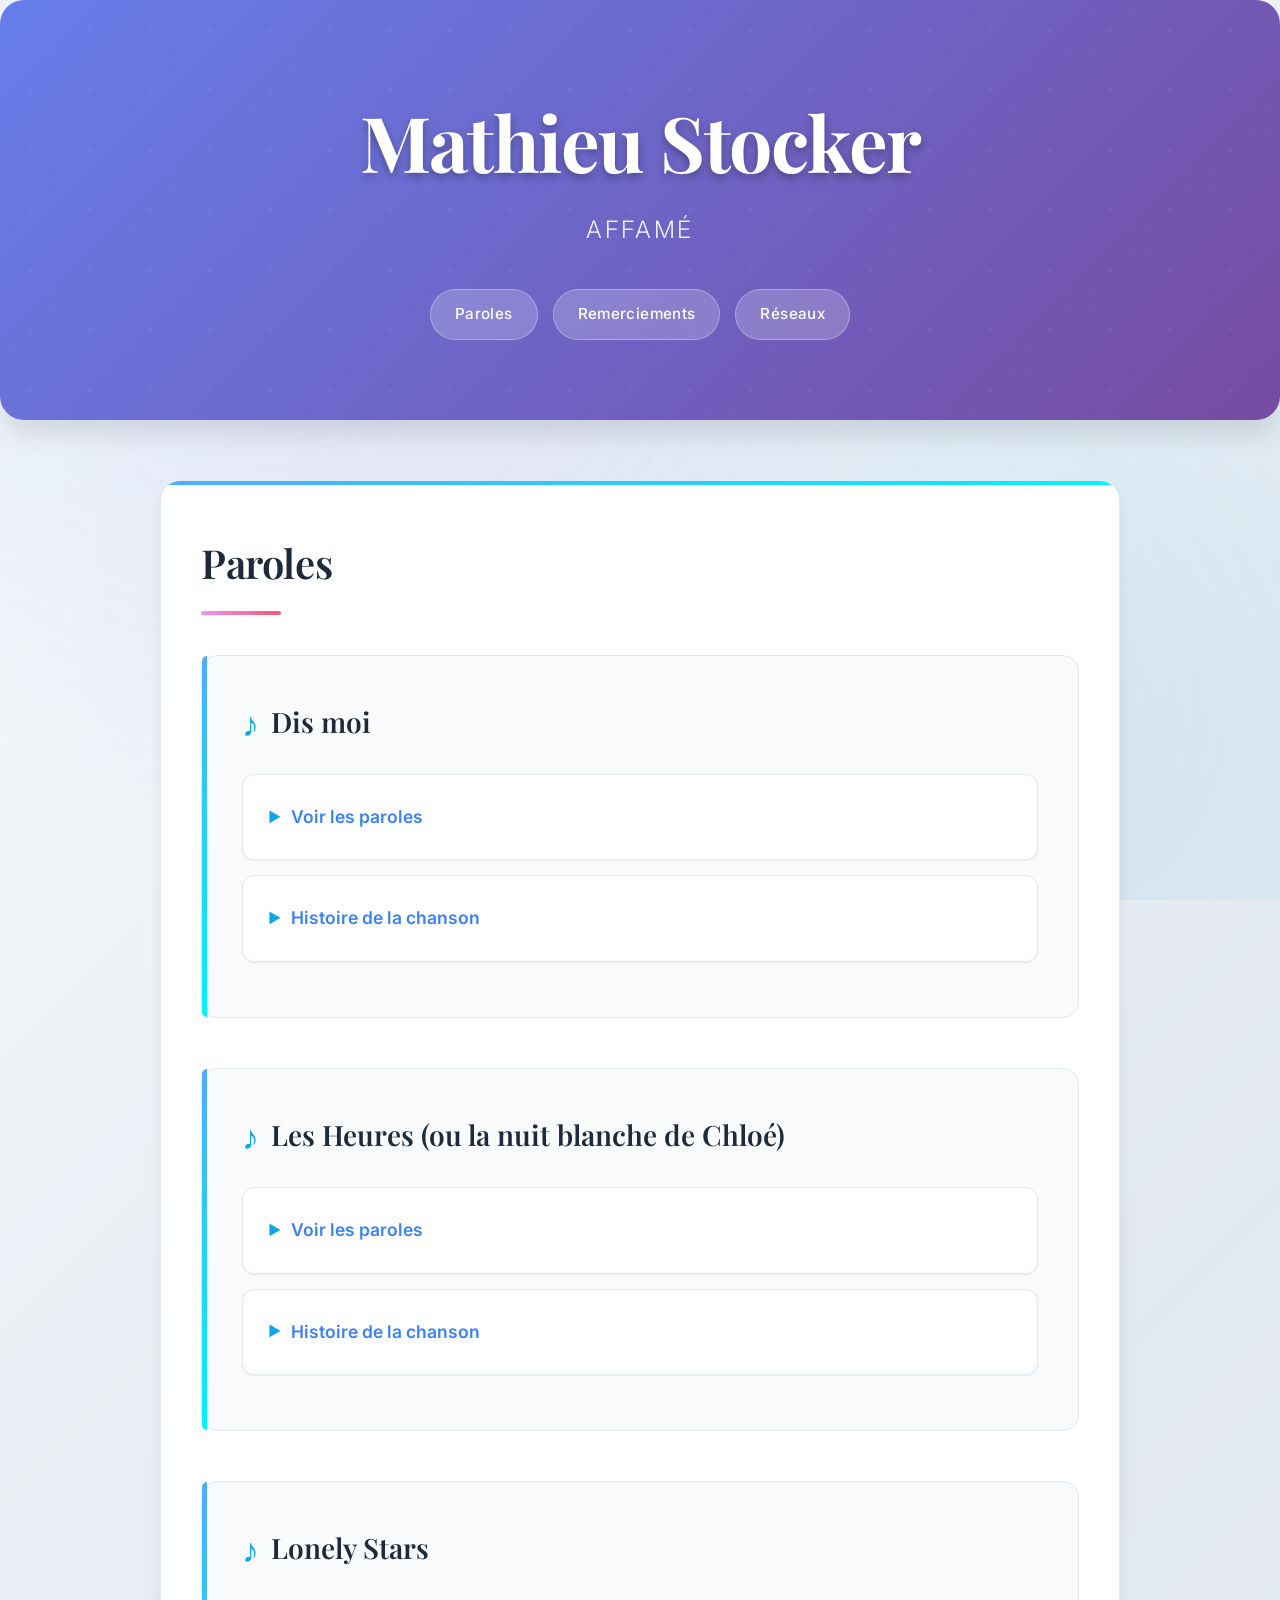
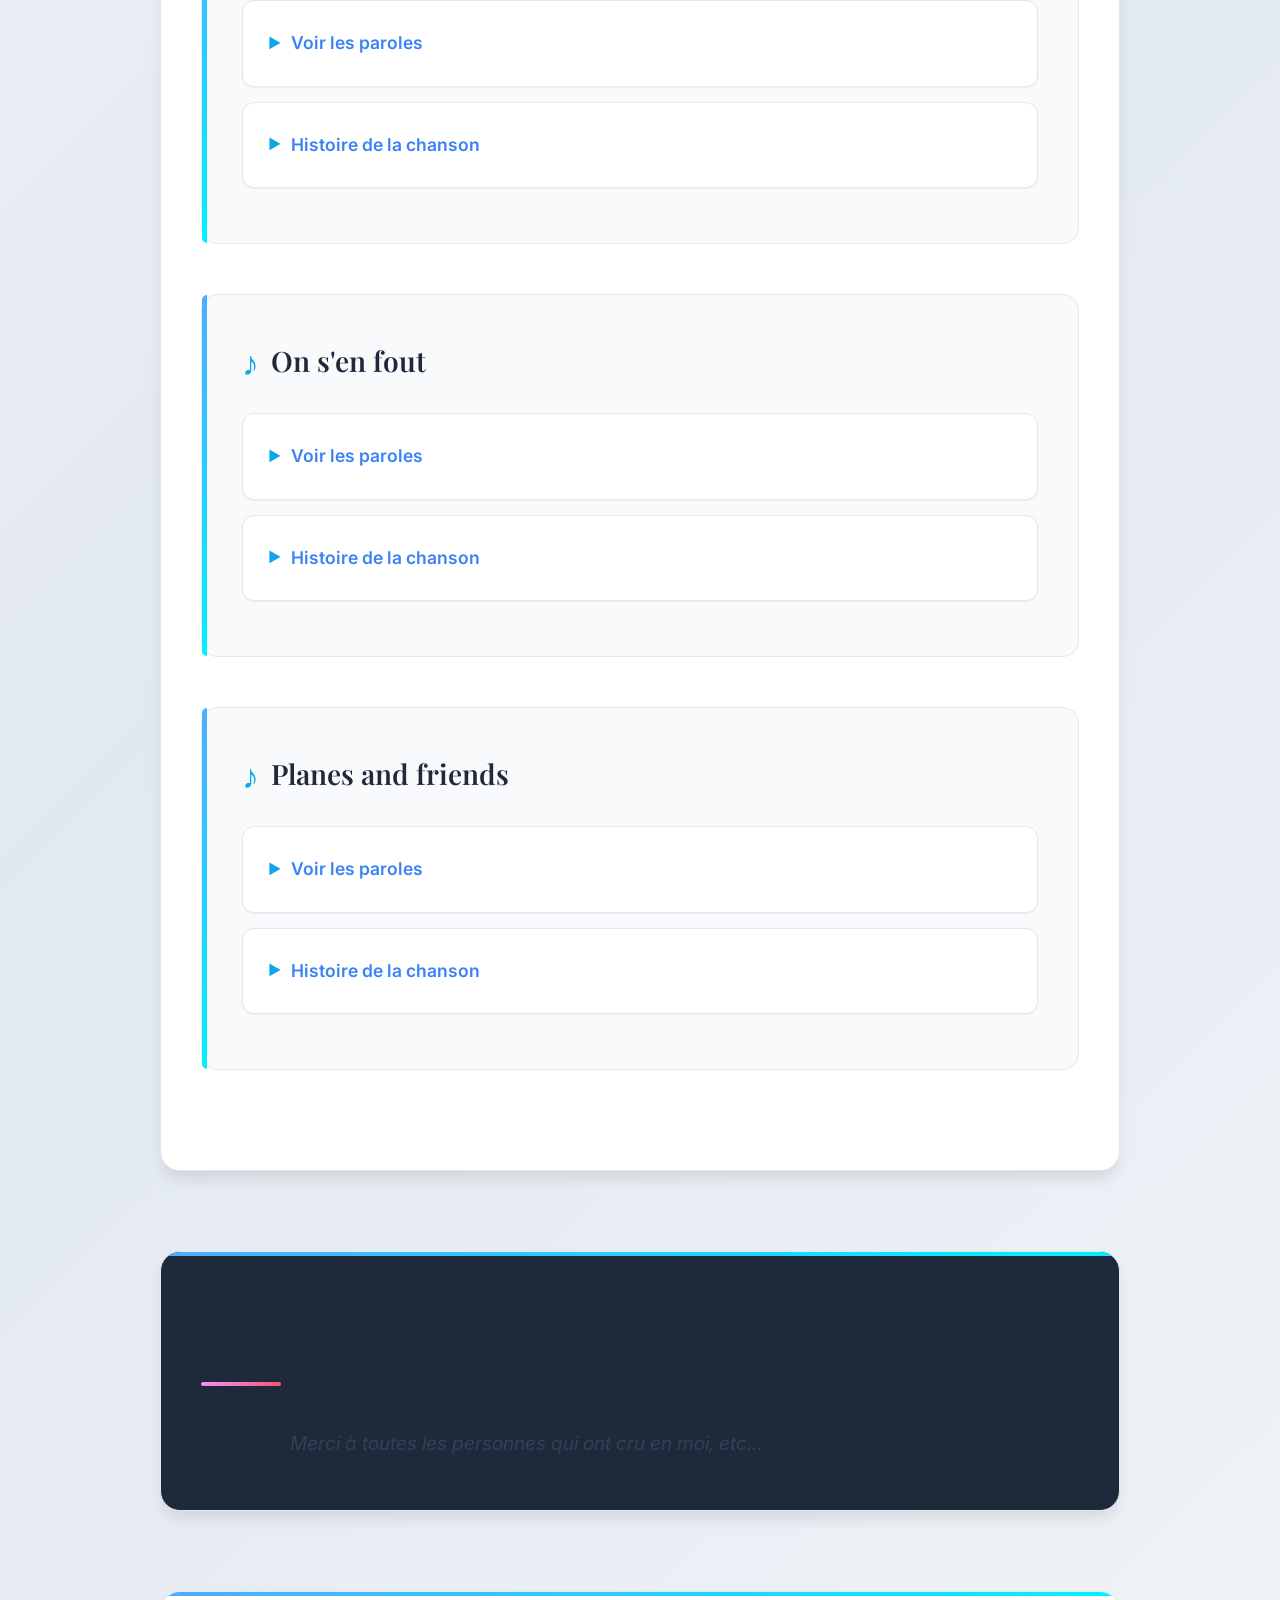
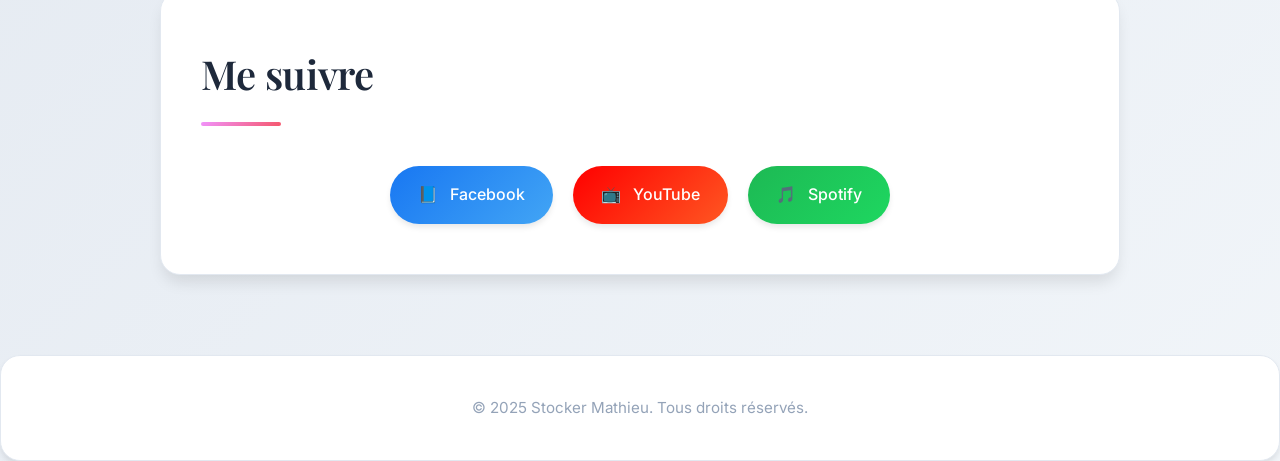
==== index.html @ 08ab722a "Update index.html" ====
<!DOCTYPE html>
<html lang="fr">
<head>
  <meta charset="UTF-8">
  <meta name="viewport" content="width=device-width, initial-scale=1">
  <title>Mathieu Stocker - Livret</title>
  <link rel="stylesheet" href="./style.css">
</head>
<body>

  <header>
    <h1>Mathieu Stocker</h1>
    <p class="album-title">Affamé</p>
    <nav>
      <a href="#paroles">Paroles</a>
      <a href="#remerciements">Remerciements</a>
      <a href="#reseaux">Réseaux</a>
    </nav>
  </header>

  <main>
    <section id="paroles">
      <h2>Paroles</h2>

      <article class="chanson">
  <h3>Dis moi</h3>
  <details>
    <summary>Voir les paroles</summary>
    <pre>
---<b>Couplet 1</b>---
Tu disais qu’il n’y a rien sous ton armure
Pas l’ombre d’une fêlure
Sous ta peau de bébé

Finalement tu mentais, j’en étais sûr
Toi qui jouais les durs
Que t’est-il arrivé ?

C’est vrai, la vie nous a tous pris de court
Emportant pour toujours
Ce qu’on croyait éternel

Regarde sur nos visages l’eau qui coule
Sur toutes les joues autour
Les traces des larmes cruelles

---<b>Refrain</b>---
Tu t’es toujours moqué
De ma larme écrasée
Quand le moindre chagrin
Mouille le dos de ma main

L’ironie inoxydable
De ton sourire impeccable
Semble si loin ce soir

---<b>Pont</b>---
Dis-moi si là
Tu te sens toujours aussi fort
Dis-moi si là
Tu ris toujours aussi fort
Dis-moi si là
Tu penses encore que j’ai tort

---<b>Couplet 2</b>---
De l’eau, un sparadrap et un baiser
Sur un cœur arraché
Je sais, c’est pas grand-chose

Laisse-toi enfin aller dans cet espace-là
Qui s’ouvre entre mes bras
Accorde-toi une pause

Vas-y pleure
Laisse sortir tout ça
Dépose le poids de ta force qui t’aveugle

---<b>Refrain</b>---
Tu t’es toujours moqué
De ma larme écrasée
Quand le moindre chagrin
Mouille le dos de ma main

L’ironie inoxydable
De ton sourire impeccable
Semble si loin ce soir

---<b>Pont</b>---
Dis-moi si là
Tu te sens toujours aussi fort
Dis-moi si là
Tu ris toujours aussi fort
Dis-moi si là
Tu penses encore que j’ai tort
</pre>
</details>
<details>
<summary>Histoire de la chanson</summary>
<p>
À Jean-Jacques Goldman,<br>
Qui a sans doute influencé cette ligne mélodique,<br>
Peut-être plus que les autres.<br>

À Tiphaine Rollin,<br>
Qui a posé sa jolie voix sur ce titre,<br>
À la faveur d’une belle rencontre, il y a bien longtemps.<br>
<br>
Au temps qu’il m’a fallu pour terminer cette chanson (plus de dix ans !),<br>
Qui a connu d’autres rimes,<br>
D’autres histoires,<br>
Et bien des hésitations.
</p>
</details>

</article>

      <article class="chanson">
  <h3>Les Heures (ou la nuit blanche de Chloé)</h3>
  <details>
    <summary>Voir les paroles</summary>
    <pre>
---<b>Couplet 1</b>---
J’ai pas été habituée
À autre chose qu’un défilé
D’hommes qui en voulaient
À ma tranquillité
Et qui promettaient bien plus qu’ils ne pouvaient

---<b>Couplet 2</b>---
Pourtant, je ne demandais rien
Pas de prince charmant au sourire divin
Ni de mec marrant, ni de philosophe serein
Pas de chevalier me servant jusqu’à la Saint-Glinglin...

---<b>Refrain</b>---
J’ai pas dormi de la nuit
Assise au bord de mon lit
J’attendais que les heures passent
Immobiles, comme si
Tu leur avais jeté un sort
À ces heures où tout le monde dort
Je n’ai cessé de penser à toi
En regardant dehors

---<b>Couplet 3</b>---
Depuis que je suis toute petite
Les contes de fées parfumés à la violette
Aux extraits de guimauve me font tourner la tête
Comme une girouette un lendemain de fête

---<b>Couplet 4</b>---
Moi qui trouvais idiots les amoureux
Qui rêvent à leur chérie en contemplant les cieux
Comme si de leur vie ils n’avaient rien vu d’aussi bleu,
Même quand ils plantent leurs yeux dans l’azur pluvieux

---<b>Refrain</b>---
J’ai pas dormi de la nuit
Assise au bord de mon lit
J’attendais que les heures passent
Immobiles, comme si
Tu leur avais jeté un sort
À ces heures où tout le monde dort
Je n’ai cessé de penser à toi
En regardant dehors

---<b>Couplet 5</b>---
Les ailes qui poussent dans mon dos
Me chatouillent les idéaux
Mon esprit a quitté mon cerveau
Il est descendu d’un niveau,
Là, juste au niveau du cœur...

---<b>Refrain</b>---
J’ai pas dormi de la nuit
Assise au bord de mon lit
J’attendais que les heures passent
Immobiles, comme si
Tu leur avais jeté un sort
À ces heures où tout le monde dort
Je n’ai cessé de penser à toi
En regardant dehors
</pre>
</details>
<details>
<summary>Histoire de la chanson</summary>
<p>
À Chloé Ernest,<br>
Ce morceau n’existe que pour toi,<br>
Ta voix, et tes yeux pétillants.<br>
Tu le chantes bien mieux que moi...<br>
<br>
Si ce titre finit sur un album complet,<br>
Je ne te laisse pas d’autre choix<br>
Que de prendre place derrière le micro.<br>
Ces mots sont les premiers que nous ayons échangés,<br>
Avant même d’avoir entendu le son de ta voix.<br>
<br>
À Aurore Beneteau,<br>
Qui m’a offert le ukulélé<br>
Qui aurait dû sonner sur ce titre…<br>
Ça n’a pas marché,<br>
Mais la prochaine sera la bonne.
</p>
</details>

</article>
      <article class="chanson">
  <h3>Lonely Stars</h3>
  <details>
    <summary>Voir les paroles</summary>
    <pre>
---<b>Couplet 1</b>---
It took me quite a long time
To make my way out of this bar
I don’t really remember why

I only had one whiskey glass
That was just refilled several times
Can you tell me what’s wrong with that?

---<b>Couplet 2</b>---
I finally managed to reach
The door that opened on the street
Where people laughed and talked too loud

Saturday night turned out to be
Nothing but what it used to be
A lonely time among the crowd

---<b>Refrain</b>---
But do you know what it feels like
To light up the empty darkness
I don’t think that I am a genius
Nor a butthead, no kind of freak
I’m just a normal guy wasting ordinary light
In the emptiness of the dark
Just like so many others
Just like so many
Lonely stars

---<b>Couplet 3</b>---
I waited for fifteen minutes
The streetcar that I did not take
I made up my mind to walk home

As I entered my little flat
As tidy as it’s always been
I didn’t feel happy with that

---<b>Couplet 4</b>---
I sat down on the purple rug
In the middle of the living-room
I felt tears falling down my cheeks

When I woke up this morning
I was lying on the purple rug
I don’t really remember why

---<b>Refrain</b>---
But I do know what it feels like
To light up the empty darkness
I don’t think that I am a genius
Nor a butthead, no kind of freak
I’m just a normal guy wasting ordinary light
In the emptiness of the dark
Just like so many others
Just like so many
Lonely stars

---<b>Pont</b>---
But do you know how it feels?
Do you know how it feels?

---<b>Refrain</b>---
But do you know how it feels
To light up the empty darkness
I don’t think that I am a genius
Nor a butthead, no kind of freak
I’m just a normal guy wasting ordinary light
In the emptiness of the dark
Just like so many others
Just like so many
Lonely stars
Lonely stars... Lonely stars.
</pre>
    <details>
      <summary>Voir la traduction</summary>
      <pre>
ÉTOILES ESSEULÉES

---<b>Couplet 1</b>---
Il m’a fallu pas mal de temps
Pour m’extraire de ce bar
Je ne me souviens pas vraiment pourquoi

Je n’ai pris qu’un verre de whisky
Que j’ai rempli plusieurs fois
Qu’y a-t-il de mal à ça ?

---<b>Couplet 2</b>---
J’ai fini par atteindre la porte
Qui s’ouvrait sur la rue
Où l’on parlait et riait trop fort

Au bout du compte, ce samedi soir
Ressemble aux autres samedis soirs
Un moment de solitude parmi la multitude

---<b>Refrain</b>---
Sais-tu seulement ce que ça fait
D’éclairer le vide des ténèbres ?
Je ne me prends pas pour un génie,
Ni pour un débile, ni pour un mec bizarre
Je ne suis qu’un type normal
Qui gâche sa lumière ordinaire
Comme tant d’autres
Tout comme tant d’autres
Étoiles esseulées

---<b>Couplet 3</b>---
J’ai attendu un bon quart d’heure
Le tram que je n’ai pas pris
J’ai décidé de rentrer à pied

En rentrant dans mon appartement
Aussi nickel qu’à l’accoutumée
Ça ne m’a pas rendu plus heureux que ça

---<b>Couplet 4</b>---
Je me suis assis sur le tapis mauve
Là, au milieu du salon
J’ai senti les larmes sur mes joues

Quand je me suis réveillé ce matin
J’étais couché sur le tapis mauve
Je ne me souviens pas vraiment pourquoi
</pre>
</details>
</details>
<details>
<summary>Histoire de la chanson</summary>
<p>
À Florian et Élodie Marchive,<br>
Fidèles des premières heures,<br>
Qui ont su apprécier cette chanson<br>
Avant même que je sois capable de la jouer<br>
D’une traite !<br>
<br>
À Jean-Philippe “Chips” Rabier,<br>
À qui cette chanson était d’abord destinée.<br>
Clyde en aurait fait quelque chose de plus rock’n’roll !
</p>
</details>

</article>
      <article class="chanson">
  <h3>On s'en fout</h3>
  <details>
    <summary>Voir les paroles</summary>
    <pre>
---<b>Couplet 1</b>---
Je ne sais pas où va nous mener
Cette histoire que l’on vient de commencer
Je ne sais pas si l’on viendrait nous chercher
Si l’on venait à s’égarer

Je ne sais pas si tu es fait pour moi
Je ne sais pas si je suis faite pour toi
Mais ce que je sais, c’est que ça ne coûte rien
D’essayer

---<b>Pré-refrain</b>---
On va où ?
Je sais pas
On s’en fout

---<b>Refrain</b>---
Viens avec moi t’allonger dans l’herbe
Lève la tête et regarde le ciel
Pour voir ce qu’on nous y réserve
Des moutons, des arbres, des ailes, des zèbres
Les nuages dont on fait les rêves
Dessinent peut-être l’enfant dont tu rêves

---<b>Couplet 2</b>---
Je ne suis pas bien malin mais pas complètement idiot
Je vois bien le passé qui maltraite ton dos
Les espoirs oubliés qui pèsent comme un fardeau
Avenirs jamais nés, qui étaient pourtant si beaux

Je ne sais pas si tu es fait pour moi
Je ne sais pas si je suis faite pour toi
Mais ce que je sais, c’est que ça ne coûte rien
D’essayer

---<b>Refrain</b>---
Viens avec moi t’allonger dans l’herbe
Lève la tête et regarde le ciel
Pour voir ce qu’on nous y réserve
Des moutons, des arbres, des ailes, des zèbres
Les nuages dont on fait les rêves
Dessinent peut-être l’enfant dont tu rêves

---<b>Refrain</b>---
Viens avec moi t’allonger dans l’herbe
Lève la tête et regarde le ciel
Pour voir ce qu’on nous y réserve
Des moutons, des arbres, des ailes, des zèbres

Les nuages dont on fait les rêves
Dessinent peut-être l’enfant dont tu rêves
</pre>
</details>
<details>
<summary>Histoire de la chanson</summary>
<p>
À Karine Rebecca Delas Stocker,<br>
Ma p’tite femme qui me supporte chaque jour,<br>
<br>
Merci d’avoir chanté,<br>
Merci d’avoir eu cette idée de cadeau insensé,<br>
Merci d’être à l’écoute, toujours,<br>
De me surprendre, encore.<br>
<br>
Ceci est notre chanson à nous,<br>
L’une de celles dont je suis le plus fier<br>
(Elle a même reçu la troisième place dans un concours, chantée par d’autres !)<br>
<br>
Voilà pourquoi elle clôture cette belle aventure.
</p>
</details>

</article>
      <article class="chanson">
  <h3>Planes and friends</h3>
  <details>
    <summary>Voir les paroles</summary>
    <pre>
---<b>Couplet 1</b>---
It’s just a weekend trip to ease my mind
A one-hour flight away from my life

As I am stepping into the terminal
I guess this is nothing but a memory

---<b>Refrain</b>---
I would say
Every now and then
When I was younger
Then I would pretend
Everything starts out with a plane

---<b>Couplet 2</b>---
I do remember the first time when
I left my homeland to live abroad

A strange mixture of fear and desire
I felt very anxious, but I liked it

Well, I guess fascination is rather toxic
For I am looking forward to knowing it, knowing it once more

---<b>Refrain</b>---
I’d like to say
I’d like to say again
Before I’m older
Then I shall pretend
Everything starts out, everything starts out with a plane

---<b>Couplet 3</b>---
Even if I was not a wealthy man,
My wage was nothing to complain about

I liked my job and I liked Germany
But there were a few people I missed too much

I finally decided to come back to France
Start it all over again next to my kins

---<b>Pont</b>---
I can say
What I didn’t know then
Though I am dead sure
I’ll get away again

---<b>Refrain</b>---
Everything starts out, everything starts out, everything
Starts out with a friend
</pre>
    <details>
      <summary>Voir la traduction</summary>
      <pre>
AVIONS ET AMIS

---<b>Couplet 1</b>---
Ce n’est qu’un p’tit week-end pour souffler
À une heure de vol de ma vie.

Alors que j’entre dans l’aéroport,
Un frisson me parcourt l’échine.

Je n’ai pas froid, je n’ai pas peur,
J’imagine que ce n’est qu’un souvenir.

---<b>Refrain</b>---
Comme je le disais parfois
Quand j’étais plus jeune que je ne prétendais l’être
Tout commence par un avion.

---<b>Couplet 2</b>---
Je me souviens bien de la première fois
Où j’ai quitté ma terre natale pour vivre à l’étranger.

Un mélange étrange, peur et désir à la fois,
Que j’aimais malgré la trouille.

La fascination doit être addictive,
Parce qu’il me tarde de la ressentir encore une fois.

---<b>Refrain</b>---
Je voudrais encore pouvoir dire
Avant d’être plus vieux que je ne prétends l’être
Que tout commence par un avion.

---<b>Couplet 3</b>---
Même si je n’étais pas riche,
Je n’avais pas à me plaindre de mon salaire.

J’aimais mon boulot, j’aimais l’Allemagne,
Mais certaines personnes me manquaient trop.

J’ai finalement décidé de rentrer en France,
Et de tout recommencer, auprès des miens.

---<b>Refrain</b>---
Aujourd’hui je peux dire ce que j’ignorais alors,
Bien que je sois certain de repartir un jour :
Tout commence par un ami.
</pre>
</details>
</details>
<details>
<summary>Histoire de la chanson</summary>
<p>
À Olivier Podio,<br>
Fils de ma tante et tellement plus que ça.<br>
<br>
Nous avons tant partagé en nous voyant si peu,<br>
Mais à chaque fois, c’était comme si nous nous étions quittés la veille.<br>
<br>
Tu es la partie visible et brillante de notre iceberg,<br>
Nos eaux figées, si différentes,<br>
Mais arrachées au flanc d’une même montagne.<br>
<br>
Tu m’as permis de trouver en moi<br>
Le peu de confiance que j’ai aujourd’hui,<br>
Et l’humilité qui, paradoxalement, me faisait défaut.<br>
<br>
Merci pour tout, vraiment.
</p>
</details>

</article>
      
    </section>

    <section id="remerciements">
      <h2>Remerciements</h2>
      <p>
        Merci à toutes les personnes qui ont cru en moi, etc...
      </p>
    </section>

    <section id="reseaux">
      <h2>Me suivre</h2>
      <ul class="social-links">
        <li><a href="facebook" target="_blank">Facebook</a></li>
        <li><a href="youtube" target="_blank">YouTube</a></li>
        <li><a href="spotify" target="_blank">Spotify</a></li>
      </ul>
    </section>
  </main>

  <footer>
    <p>&copy; 2025 Stocker Mathieu. Tous droits réservés.</p>
  </footer>

</body>
</html>
---- style.css ----
@import url('https://fonts.googleapis.com/css2?family=Inter:wght@300;400;500;600;700&family=Playfair+Display:wght@400;600;700&display=swap');

:root {
  --primary-color: #1e293b;
  --secondary-color: #3b82f6;
  --accent-color: #0ea5e9;
  --text-color: #334155;
  --text-light: #64748b;
  --text-muted: #94a3b8;
  --bg-primary: #ffffff;
  --bg-secondary: #f8fafc;
  --bg-tertiary: #f1f5f9;
  --border-color: #e2e8f0;
  --shadow-sm: 0 1px 2px 0 rgba(0, 0, 0, 0.05);
  --shadow: 0 4px 6px -1px rgba(0, 0, 0, 0.1);
  --shadow-lg: 0 10px 15px -3px rgba(0, 0, 0, 0.1);
  --shadow-xl: 0 20px 25px -5px rgba(0, 0, 0, 0.1);
  --gradient-primary: linear-gradient(135deg, #667eea 0%, #764ba2 100%);
  --gradient-secondary: linear-gradient(135deg, #f093fb 0%, #f5576c 100%);
  --gradient-accent: linear-gradient(135deg, #4facfe 0%, #00f2fe 100%);
}

* {
  margin: 0;
  padding: 0;
  box-sizing: border-box;
}

body {
  font-family: 'Inter', -apple-system, BlinkMacSystemFont, sans-serif;
  line-height: 1.6;
  background: linear-gradient(135deg, #f8fafc 0%, #e2e8f0 50%, #f1f5f9 100%);
  color: var(--text-color);
  padding: 0;
  min-height: 100vh;
  position: relative;
}

body::before {
  content: '';
  position: fixed;
  top: 0;
  left: 0;
  right: 0;
  bottom: 0;
  background: 
    radial-gradient(circle at 20% 20%, rgba(59, 130, 246, 0.1) 0%, transparent 50%),
    radial-gradient(circle at 80% 80%, rgba(14, 165, 233, 0.1) 0%, transparent 50%),
    radial-gradient(circle at 40% 60%, rgba(168, 85, 247, 0.05) 0%, transparent 50%);
  z-index: -1;
  pointer-events: none;
}

.container {
  max-width: 1000px;
  margin: 0 auto;
  padding: 20px;
}

header {
  text-align: center;
  padding: 80px 40px;
  background: var(--gradient-primary);
  border-radius: 24px;
  margin-bottom: 60px;
  box-shadow: var(--shadow-xl);
  color: white;
  position: relative;
  overflow: hidden;
  backdrop-filter: blur(20px);
}

header::before {
  content: '';
  position: absolute;
  top: 0;
  left: 0;
  right: 0;
  bottom: 0;
  background: url("data:image/svg+xml,%3Csvg width='60' height='60' viewBox='0 0 60 60' xmlns='http://www.w3.org/2000/svg'%3E%3Cg fill='none' fill-rule='evenodd'%3E%3Cg fill='%23ffffff' fill-opacity='0.1'%3E%3Ccircle cx='30' cy='30' r='2'/%3E%3Ccircle cx='10' cy='10' r='1'/%3E%3Ccircle cx='50' cy='10' r='1'/%3E%3Ccircle cx='10' cy='50' r='1'/%3E%3Ccircle cx='50' cy='50' r='1'/%3E%3C/g%3E%3C/g%3E%3C/svg%3E") repeat;
  opacity: 0.4;
}

header * {
  position: relative;
  z-index: 1;
}

header h1 {
  font-family: 'Playfair Display', serif;
  font-size: clamp(3rem, 6vw, 5rem);
  font-weight: 700;
  margin-bottom: 0.5rem;
  text-shadow: 0 4px 8px rgba(0, 0, 0, 0.3);
  letter-spacing: -0.02em;
}

.album-title {
  font-size: 1.5rem;
  font-weight: 300;
  opacity: 0.9;
  margin-bottom: 2.5rem;
  letter-spacing: 0.1em;
  text-transform: uppercase;
  font-family: 'Inter', sans-serif;
}

nav {
  margin-top: 40px;
  display: flex;
  justify-content: center;
  flex-wrap: wrap;
  gap: 15px;
}

nav a {
  display: inline-flex;
  align-items: center;
  padding: 12px 24px;
  text-decoration: none;
  font-weight: 500;
  color: white;
  background: rgba(255, 255, 255, 0.2);
  border-radius: 50px;
  transition: all 0.3s cubic-bezier(0.4, 0, 0.2, 1);
  backdrop-filter: blur(10px);
  border: 1px solid rgba(255, 255, 255, 0.3);
  font-size: 0.95rem;
  letter-spacing: 0.025em;
}

nav a:hover {
  background: rgba(255, 255, 255, 0.3);
  transform: translateY(-2px);
  box-shadow: 0 8px 25px rgba(0, 0, 0, 0.2);
  border-color: rgba(255, 255, 255, 0.5);
}

main {
  max-width: 1000px;
  margin: 0 auto;
  padding: 0 20px;
}

main section {
  margin-bottom: 80px;
  background: var(--bg-primary);
  border-radius: 20px;
  padding: 50px 40px;
  box-shadow: var(--shadow-lg);
  transition: all 0.3s ease;
  border: 1px solid var(--border-color);
  position: relative;
  overflow: hidden;
}

main section::before {
  content: '';
  position: absolute;
  top: 0;
  left: 0;
  right: 0;
  height: 4px;
  background: var(--gradient-accent);
  border-radius: 20px 20px 0 0;
}

main section:hover {
  transform: translateY(-4px);
  box-shadow: var(--shadow-xl);
}

h2 {
  font-family: 'Playfair Display', serif;
  font-size: 2.5rem;
  font-weight: 600;
  margin-bottom: 40px;
  color: var(--primary-color);
  position: relative;
  padding-bottom: 20px;
  letter-spacing: -0.01em;
}

h2::after {
  content: '';
  position: absolute;
  bottom: 0;
  left: 0;
  width: 80px;
  height: 4px;
  background: var(--gradient-secondary);
  border-radius: 2px;
}

.chanson {
  margin-bottom: 50px;
  padding: 40px;
  background: var(--bg-secondary);
  border-radius: 16px;
  border: 1px solid var(--border-color);
  transition: all 0.3s ease;
  position: relative;
}

.chanson::before {
  content: '';
  position: absolute;
  left: 0;
  top: 0;
  bottom: 0;
  width: 5px;
  background: var(--gradient-accent);
  border-radius: 16px 0 0 16px;
}

.chanson:hover {
  transform: translateX(8px);
  box-shadow: var(--shadow-lg);
  background: var(--bg-primary);
}

.chanson h3 {
  font-size: 1.75rem;
  color: var(--primary-color);
  margin-bottom: 25px;
  font-weight: 600;
  font-family: 'Playfair Display', serif;
  display: flex;
  align-items: center;
  gap: 12px;
}

.chanson h3::before {
  content: '♪';
  font-size: 1.2em;
  color: var(--accent-color);
  font-weight: 400;
}

details {
  background: var(--bg-primary);
  padding: 20px 25px;
  margin-bottom: 15px;
  border: 1px solid var(--border-color);
  border-radius: 12px;
  box-shadow: var(--shadow-sm);
  transition: all 0.3s ease;
  overflow: hidden;
}

details:hover {
  border-color: var(--accent-color);
  transform: translateY(-1px);
  box-shadow: var(--shadow);
}

details[open] {
  background: linear-gradient(135deg, #133174 0%, #38006d 100%);
  border-color: var(--secondary-color);
  box-shadow: var(--shadow);
}

details[open]::before {
  content: '';
  position: absolute;
  top: 0;
  left: 0;
  right: 0;
  height: 3px;
  background: var(--gradient-accent);
  border-radius: 12px 12px 0 0;
}

summary {
  font-weight: 600;
  cursor: pointer;
  color: var(--secondary-color);
  padding: 8px 0;
  font-size: 1.1rem;
  display: flex;
  align-items: center;
  gap: 10px;
  transition: all 0.2s ease;
  list-style: none;
  position: relative;
}

summary::-webkit-details-marker {
  display: none;
}

summary::before {
  content: '▶';
  transition: transform 0.3s ease;
  font-size: 0.8em;
  color: var(--accent-color);
}

details[open] summary::before {
  transform: rotate(90deg);
}

summary:hover {
  color: var(--accent-color);
  padding-left: 5px;
}

pre {
  background: var(--bg-primary);
  padding: 25px;
  border-left: 5px solid var(--secondary-color);
  white-space: pre-wrap;
  border-radius: 8px;
  font-family: 'Inter', sans-serif;
  font-size: 1rem;
  line-height: 1.8;
  color: var(--text-color);
  margin-top: 15px;
  box-shadow: var(--shadow-sm);
  border: 1px solid var(--border-color);
}

details p {
  margin-top: 15px;
  color: var(--text-color);
  line-height: 1.7;
  font-size: 1rem;
  padding: 20px;
  background: var(--bg-primary);
  border-radius: 8px;
  border: 1px solid var(--border-color);
  box-shadow: var(--shadow-sm);
}

#remerciements {
  background: #1e293b;
  text-align: left;
}

#remerciements p {
  font-size: 1.2rem;
  line-height: 1.8;
  color: var(--text-color);
  font-style: italic;
  max-width: 700px;
  margin: 0 auto;
  padding: 0;
  background: none;
  border: none;
  box-shadow: none;
}

.social-links {
  list-style: none;
  padding: 0;
  display: flex;
  justify-content: center;
  gap: 20px;
  flex-wrap: wrap;
}

.social-links li {
  margin-bottom: 0;
}

.social-links a {
  display: inline-flex;
  align-items: center;
  gap: 12px;
  padding: 16px 28px;
  text-decoration: none;
  color: white;
  background: var(--gradient-primary);
  border-radius: 50px;
  font-weight: 500;
  font-size: 1rem;
  transition: all 0.3s cubic-bezier(0.4, 0, 0.2, 1);
  box-shadow: var(--shadow);
  position: relative;
  overflow: hidden;
}

.social-links a[href*="facebook"] {
  background: linear-gradient(135deg, #1877f2 0%, #42a5f5 100%);
}

.social-links a[href*="facebook"]::before {
  content: '📘';
}

.social-links a[href*="youtube"] {
  background: linear-gradient(135deg, #ff0000 0%, #ff5722 100%);
}

.social-links a[href*="youtube"]::before {
  content: '📺';
}

.social-links a[href*="spotify"] {
  background: linear-gradient(135deg, #1db954 0%, #1ed760 100%);
}

.social-links a[href*="spotify"]::before {
  content: '🎵';
}

.social-links a:hover {
  transform: translateY(-3px) scale(1.05);
  box-shadow: var(--shadow-xl);
}

footer {
  text-align: center;
  margin-top: 80px;
  padding: 40px;
  color: var(--text-muted);
  background: var(--bg-primary);
  border-radius: 20px;
  box-shadow: var(--shadow);
  font-size: 0.95rem;
  border: 1px solid var(--border-color);
}

/* Animations */
@keyframes fadeInUp {
  from {
    opacity: 0;
    transform: translateY(40px);
  }
  to {
    opacity: 1;
    transform: translateY(0);
  }
}

.chanson {
  animation: fadeInUp 0.8s ease forwards;
}

.chanson:nth-child(2) { animation-delay: 0.1s; }
.chanson:nth-child(3) { animation-delay: 0.2s; }
.chanson:nth-child(4) { animation-delay: 0.3s; }

/* Responsive Design */
@media (max-width: 768px) {
  body {
    padding: 10px;
  }
  
  header {
    padding: 50px 20px;
    margin-bottom: 40px;
    border-radius: 16px;
  }
  
  header h1 {
    font-size: 2.5rem;
  }
  
  .album-title {
    font-size: 1.2rem;
  }
  
  nav {
    flex-direction: column;
    align-items: center;
  }
  
  nav a {
    width: 200px;
    justify-content: center;
  }
  
  main section {
    padding: 30px 20px;
    margin-bottom: 40px;
    border-radius: 16px;
  }
  
  h2 {
    font-size: 2rem;
  }
  
  .chanson {
    padding: 25px;
    margin-bottom: 30px;
  }
  
  .chanson h3 {
    font-size: 1.4rem;
  }
  
  .social-links {
    flex-direction: column;
    align-items: center;
  }
  
  .social-links a {
    width: 250px;
    justify-content: center;
  }
}

@media (max-width: 480px) {
  main {
    padding: 0 10px;
  }
  
  main section {
    padding: 20px 15px;
  }
  
  .chanson {
    padding: 20px;
  }
  
  details {
    padding: 15px 20px;
  }
  
  pre {
    padding: 20px;
  }
}

/* Smooth scrolling */
html {
  scroll-behavior: smooth;
}

/* Selection styling */
::selection {
  background: var(--accent-color);
  color: white;
}

/* Focus states for accessibility */
summary:focus,
nav a:focus,
.social-links a:focus {
  outline: 2px solid var(--accent-color);
  outline-offset: 2px;
}

/* Dark mode support */
@media (prefers-color-scheme: dark) {
  :root {
    --primary-color: #f1f5f9;
    --text-color: #e2e8f0;
    --text-light: #cbd5e1;
    --text-muted: #94a3b8;
    --bg-primary: #1e293b;
    --bg-secondary: #334155;
    --bg-tertiary: #475569;
    --border-color: #475569;
  }
  
  body {
    background: linear-gradient(135deg, #0f172a 0%, #1e293b 50%, #334155 100%);
  }
}
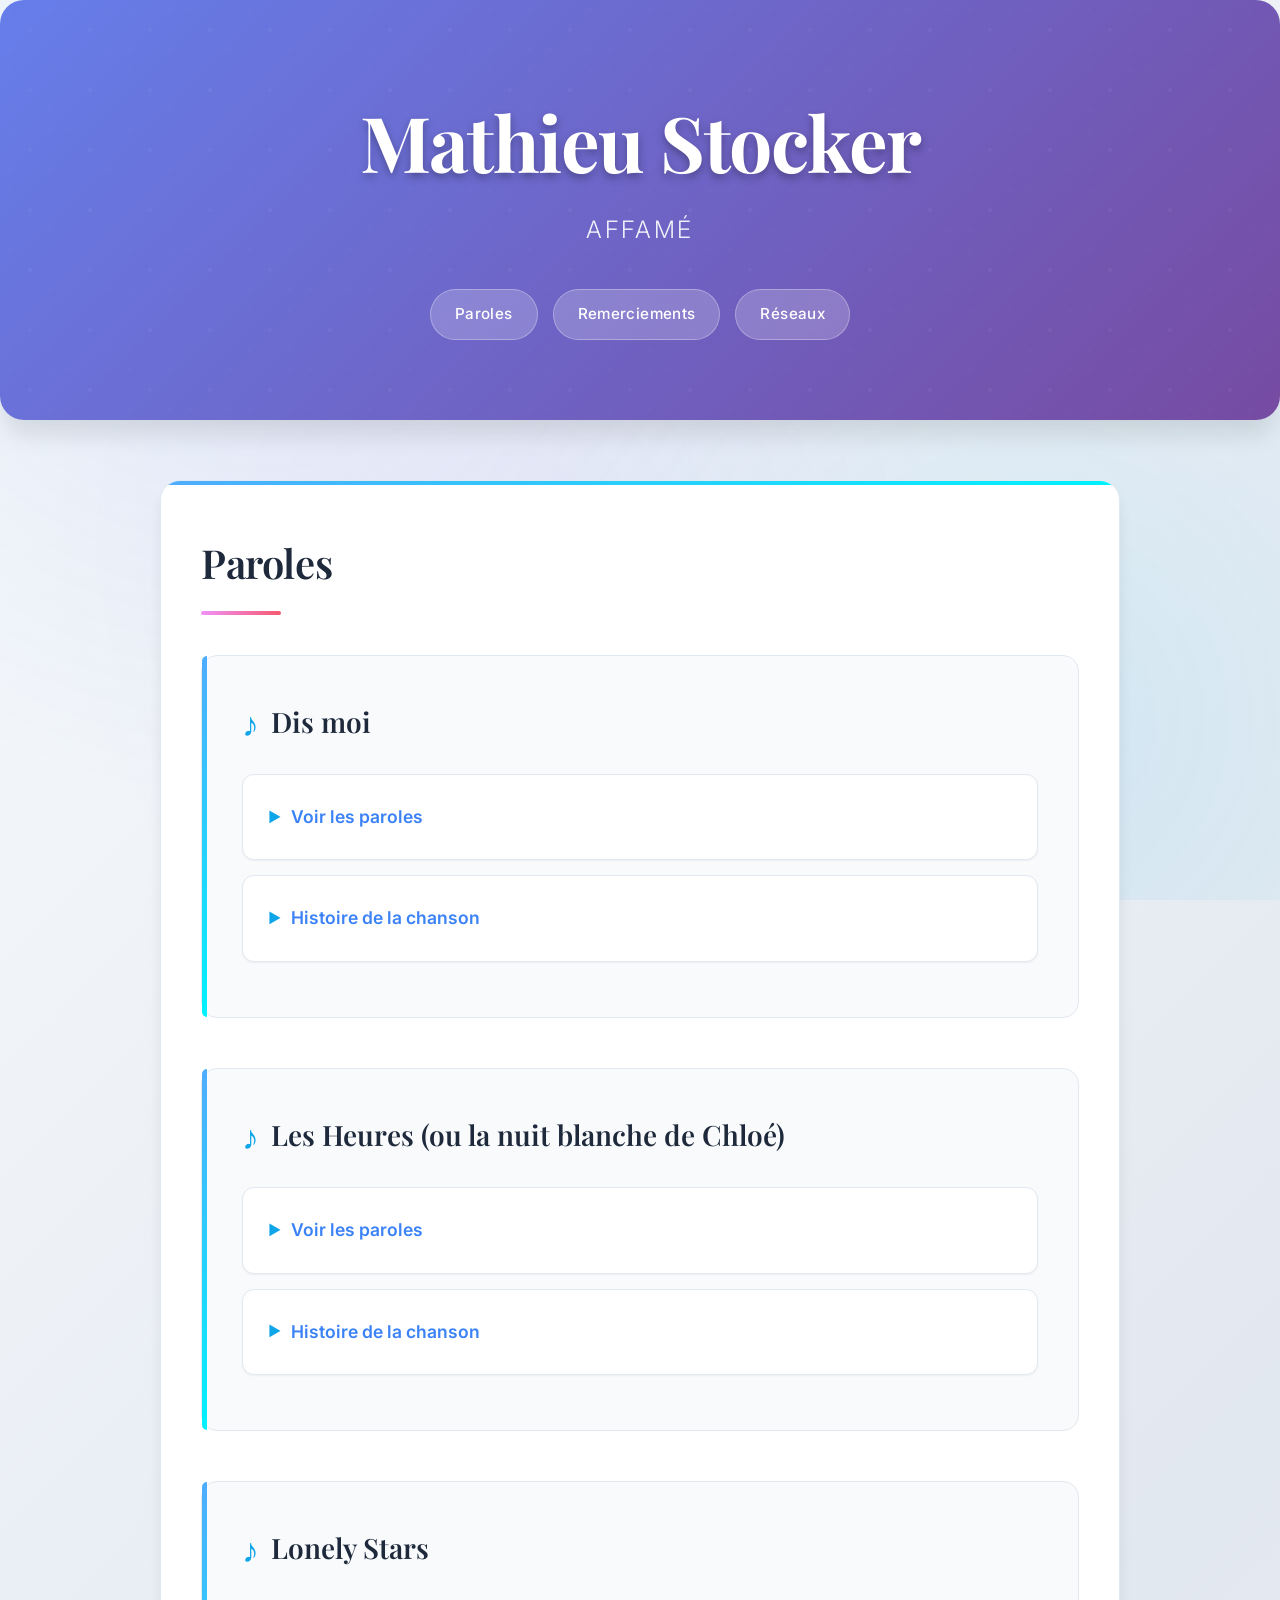
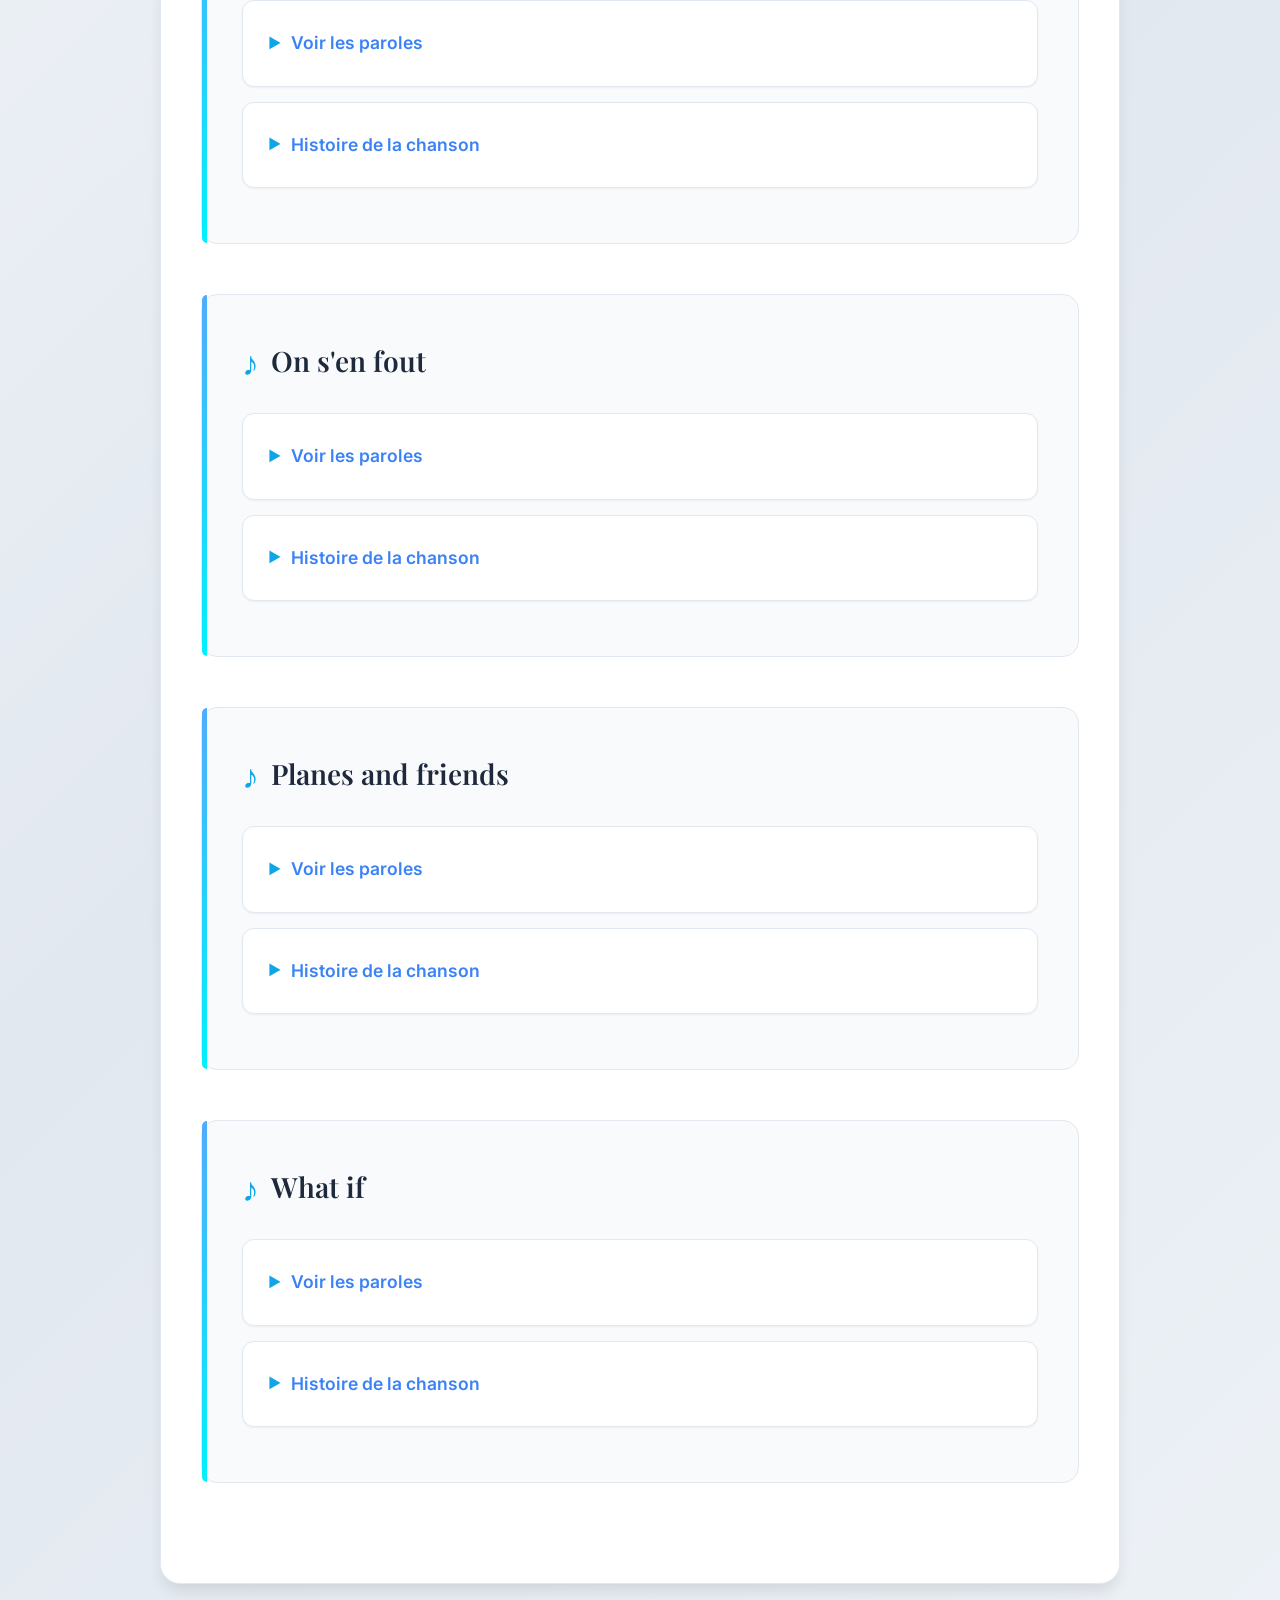
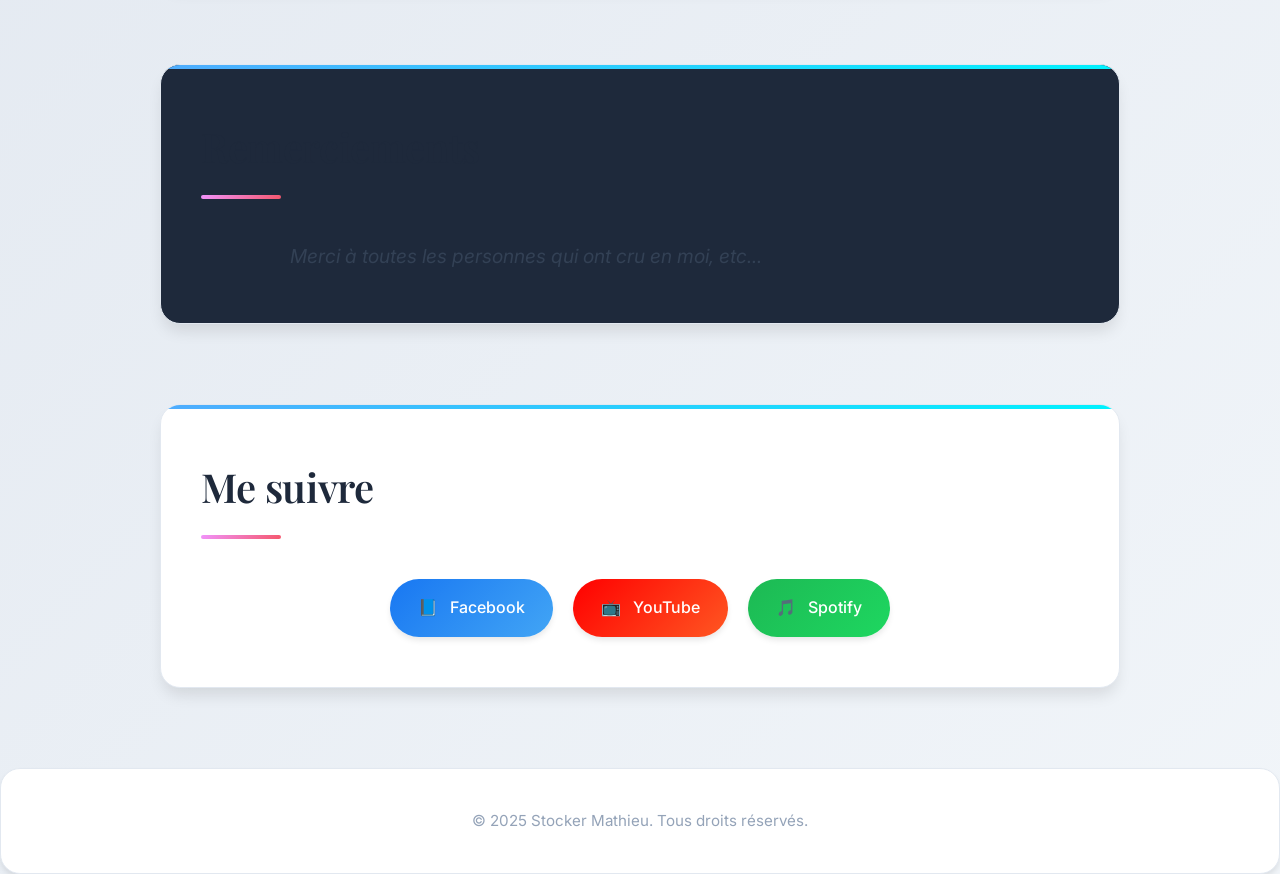
==== commit e4740e3e: "Update index.html" ====
--- a/index.html
+++ b/index.html
@@ -562,6 +562,61 @@
 </details>
 
 </article>
+      <article class="chanson">
+  <h3>What if</h3>
+  <details>
+    <summary>Voir les paroles</summary>
+    <pre>
+---<b>Couplet 1</b>---
+We were both born under the same star
+That shines uncanny lights
+On the path in front of us
+
+We like to stop and stare for hours
+Watching tiny little things
+Observing ants, observing bugs
+
+I've been through every difficulty
+You are experiencing
+I am striving to make your burden
+A little lighter...
+
+---<b>Refrain</b>---
+What if, what if I didn't make it
+What if I simply failed, even that close to the aim
+What if, what if I fell down from the edge
+Would you still call me Daddy?
+
+---<b>Couplet 2</b>---
+Maybe we will bear the same scar
+That gives uncanny charms
+To those who don’t care to be alone
+
+Every aspect of your temper
+Is genetically mine
+Will you ever forgive me?
+
+---<b>Refrain (x2)</b>---
+What if, what if I didn't make it
+What if I simply failed, even that close to the aim
+What if, what if I fell down from the edge
+Would you still call me Daddy?
+</pre>
+    <details>
+      <summary>Voir la traduction</summary>
+      <pre>
+</>
+</pre>
+</details>
+</details>
+<details>
+<summary>Histoire de la chanson</summary>
+<p>
+</>
+</p>
+</details>
+
+</article>
       
     </section>
 
@@ -601,3 +656,4 @@
 
 
 
+
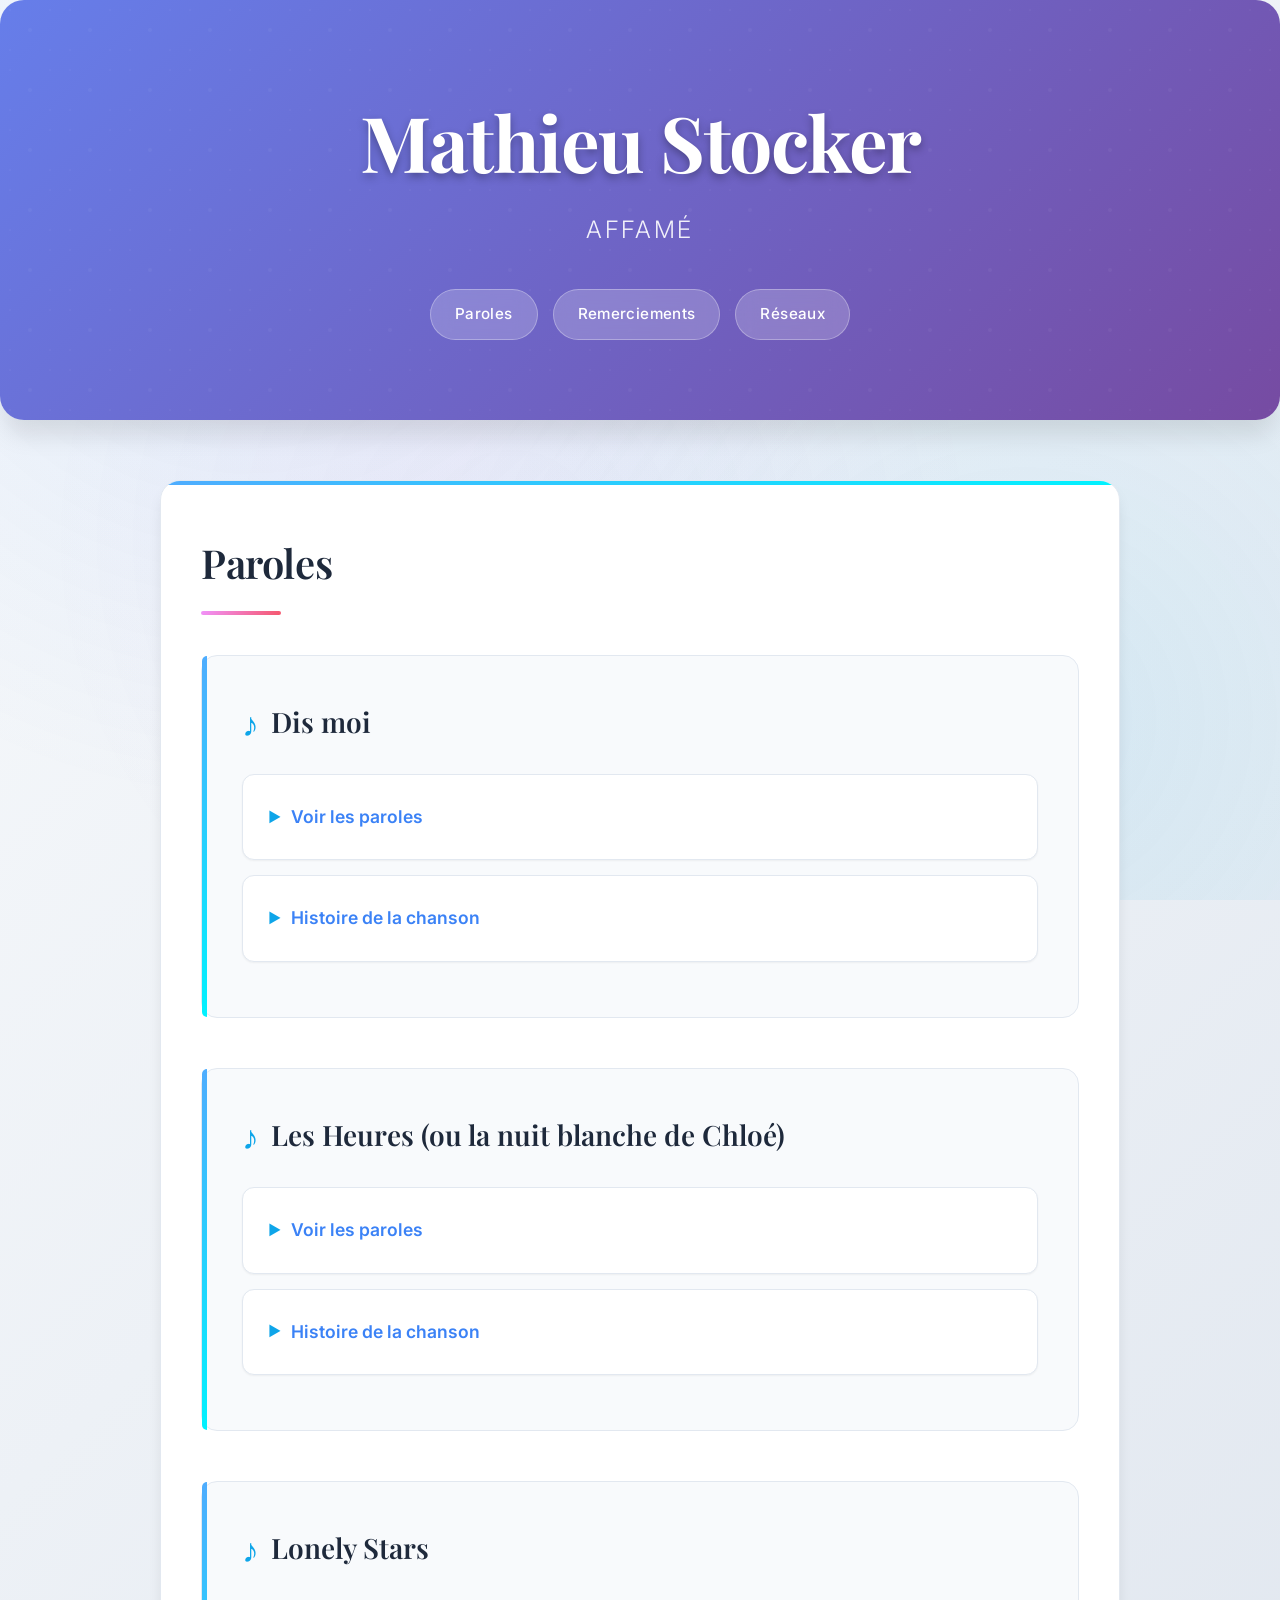
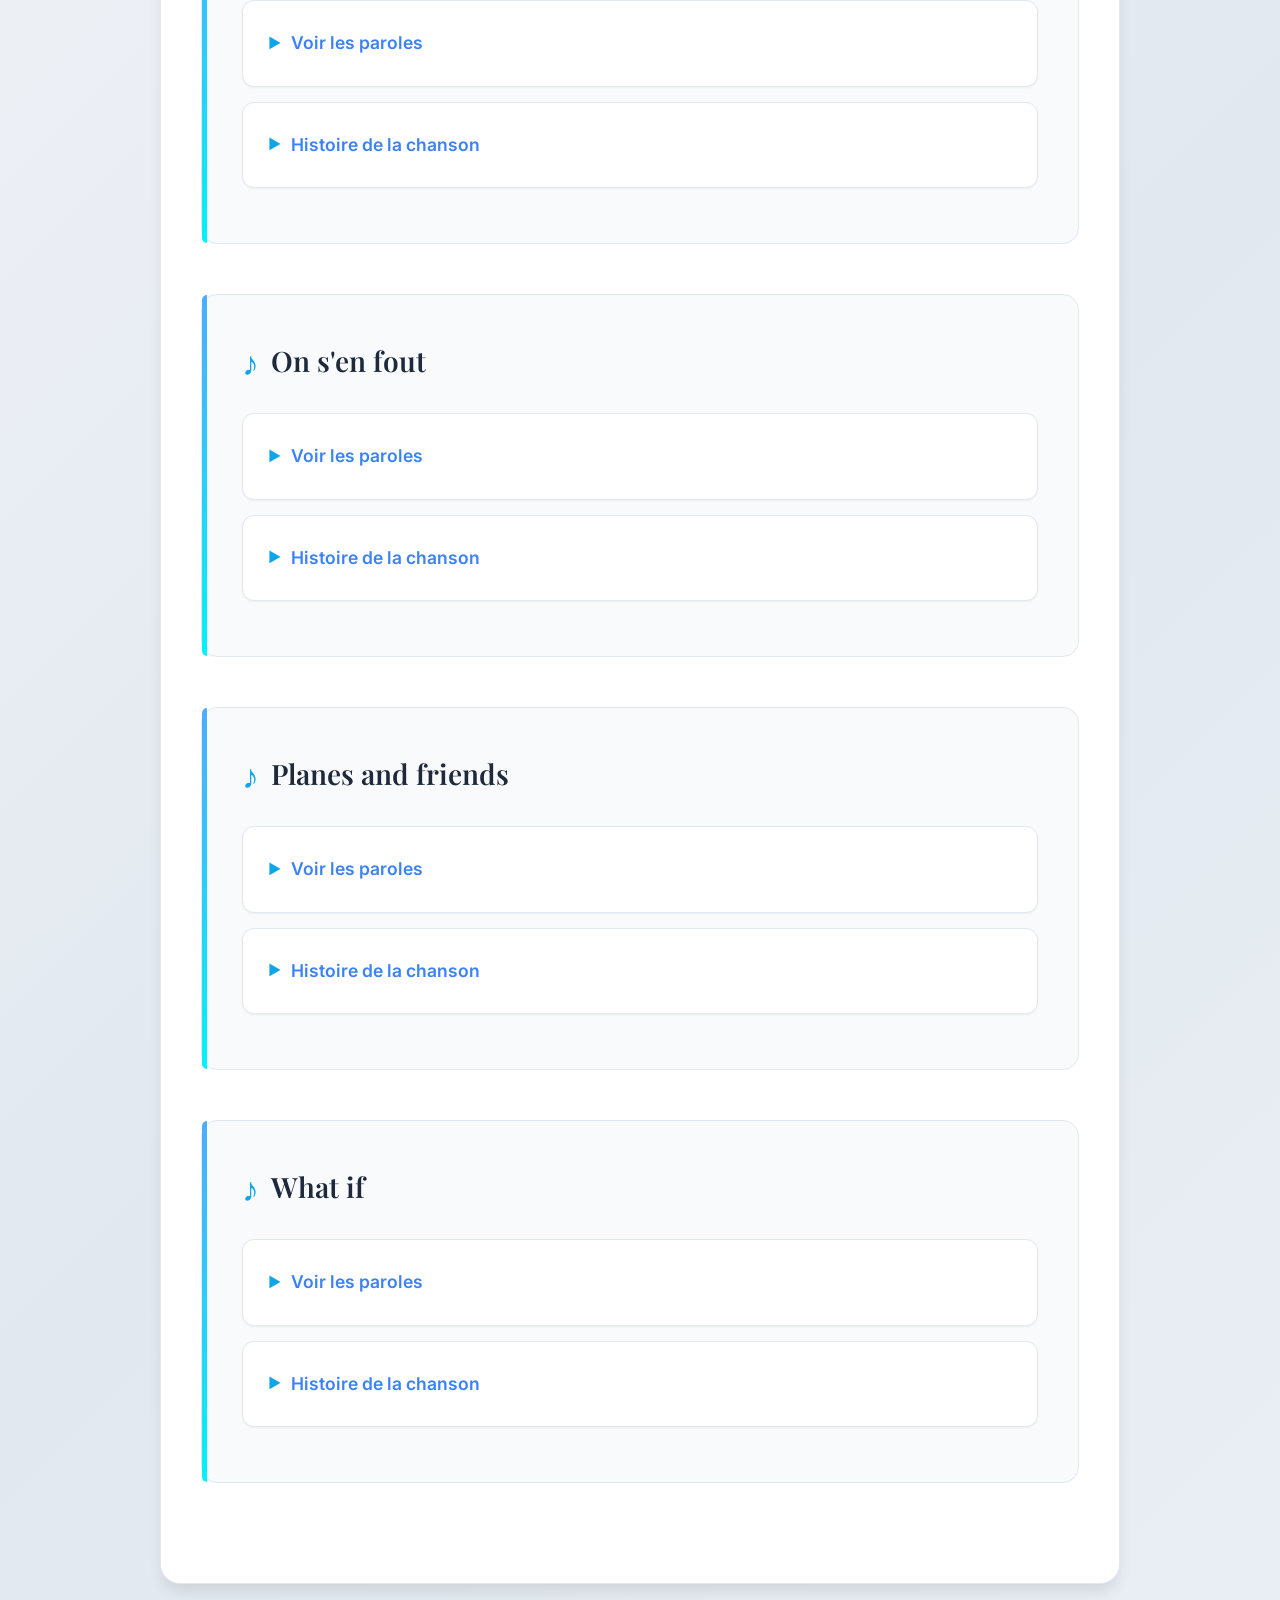
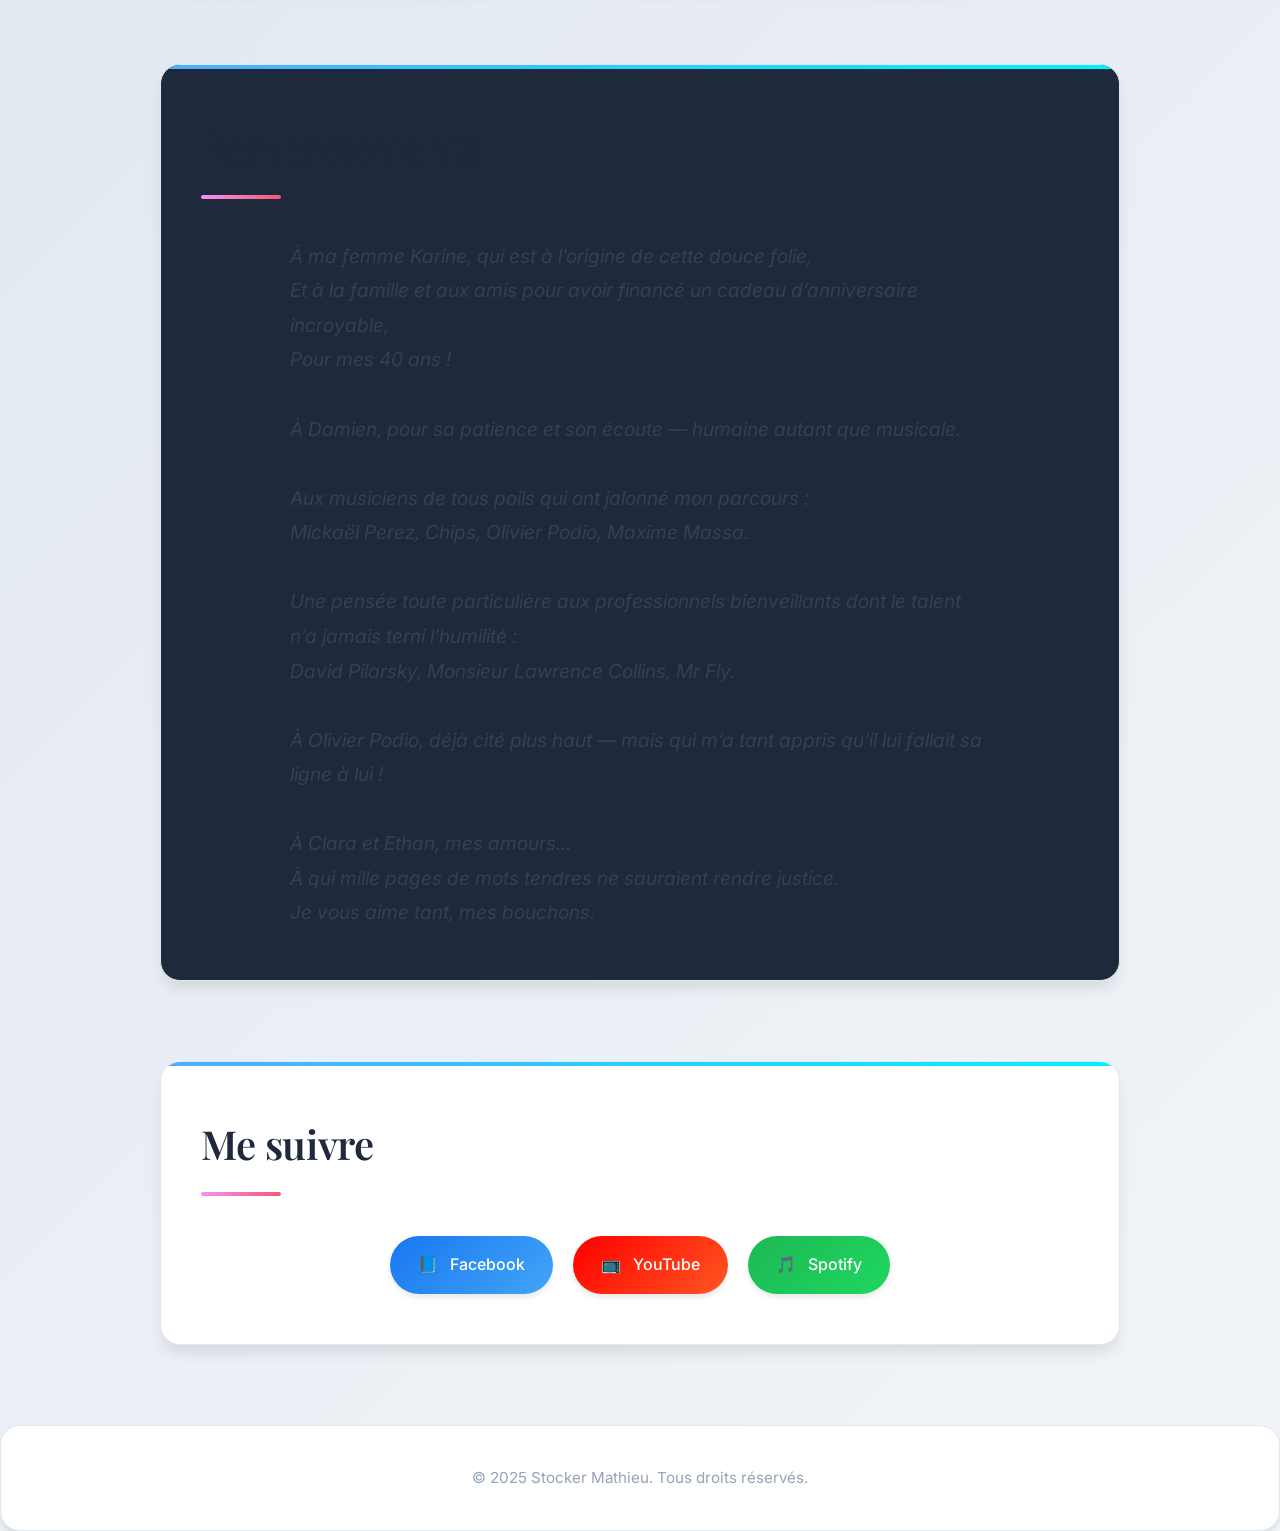
==== commit 6acc389a: "Update index.html" ====
--- a/index.html
+++ b/index.html
@@ -623,7 +623,23 @@
     <section id="remerciements">
       <h2>Remerciements</h2>
       <p>
-        Merci à toutes les personnes qui ont cru en moi, etc...
+        À ma femme Karine, qui est à l’origine de cette douce folie,<br>
+Et à la famille et aux amis pour avoir financé un cadeau d’anniversaire incroyable,<br>
+Pour mes 40 ans !<br>
+<br>
+À Damien, pour sa patience et son écoute — humaine autant que musicale.<br>
+<br>
+Aux musiciens de tous poils qui ont jalonné mon parcours :<br>
+Mickaël Perez, Chips, Olivier Podio, Maxime Massa.<br>
+<br>
+Une pensée toute particulière aux professionnels bienveillants dont le talent n’a jamais terni l’humilité :<br>
+David Pilarsky, Monsieur Lawrence Collins, Mr Fly.<br>
+<br>
+À Olivier Podio, déjà cité plus haut — mais qui m’a tant appris qu’il lui fallait sa ligne à lui !<br>
+<br>
+À Clara et Ethan, mes amours…<br>
+À qui mille pages de mots tendres ne sauraient rendre justice.<br>
+Je vous aime tant, mes bouchons.
       </p>
     </section>
 
@@ -657,3 +673,4 @@
 
 
 
+
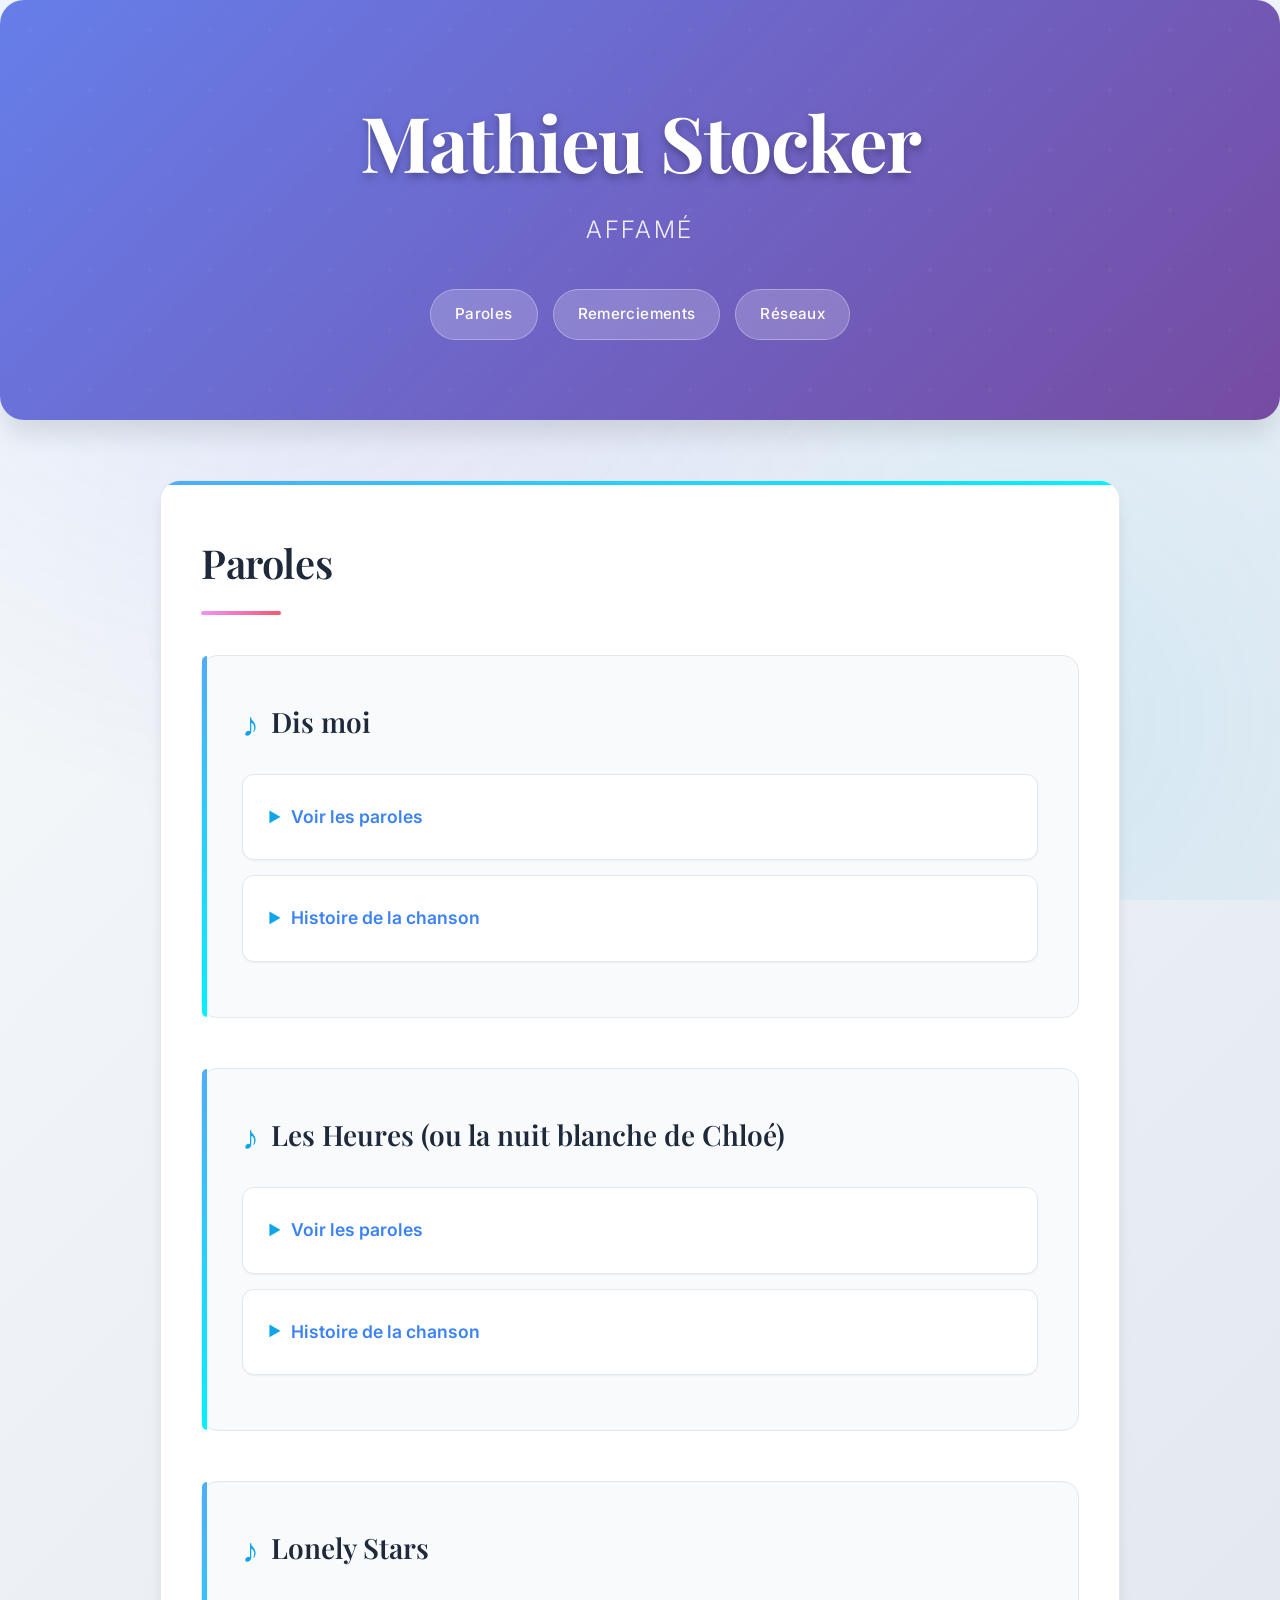
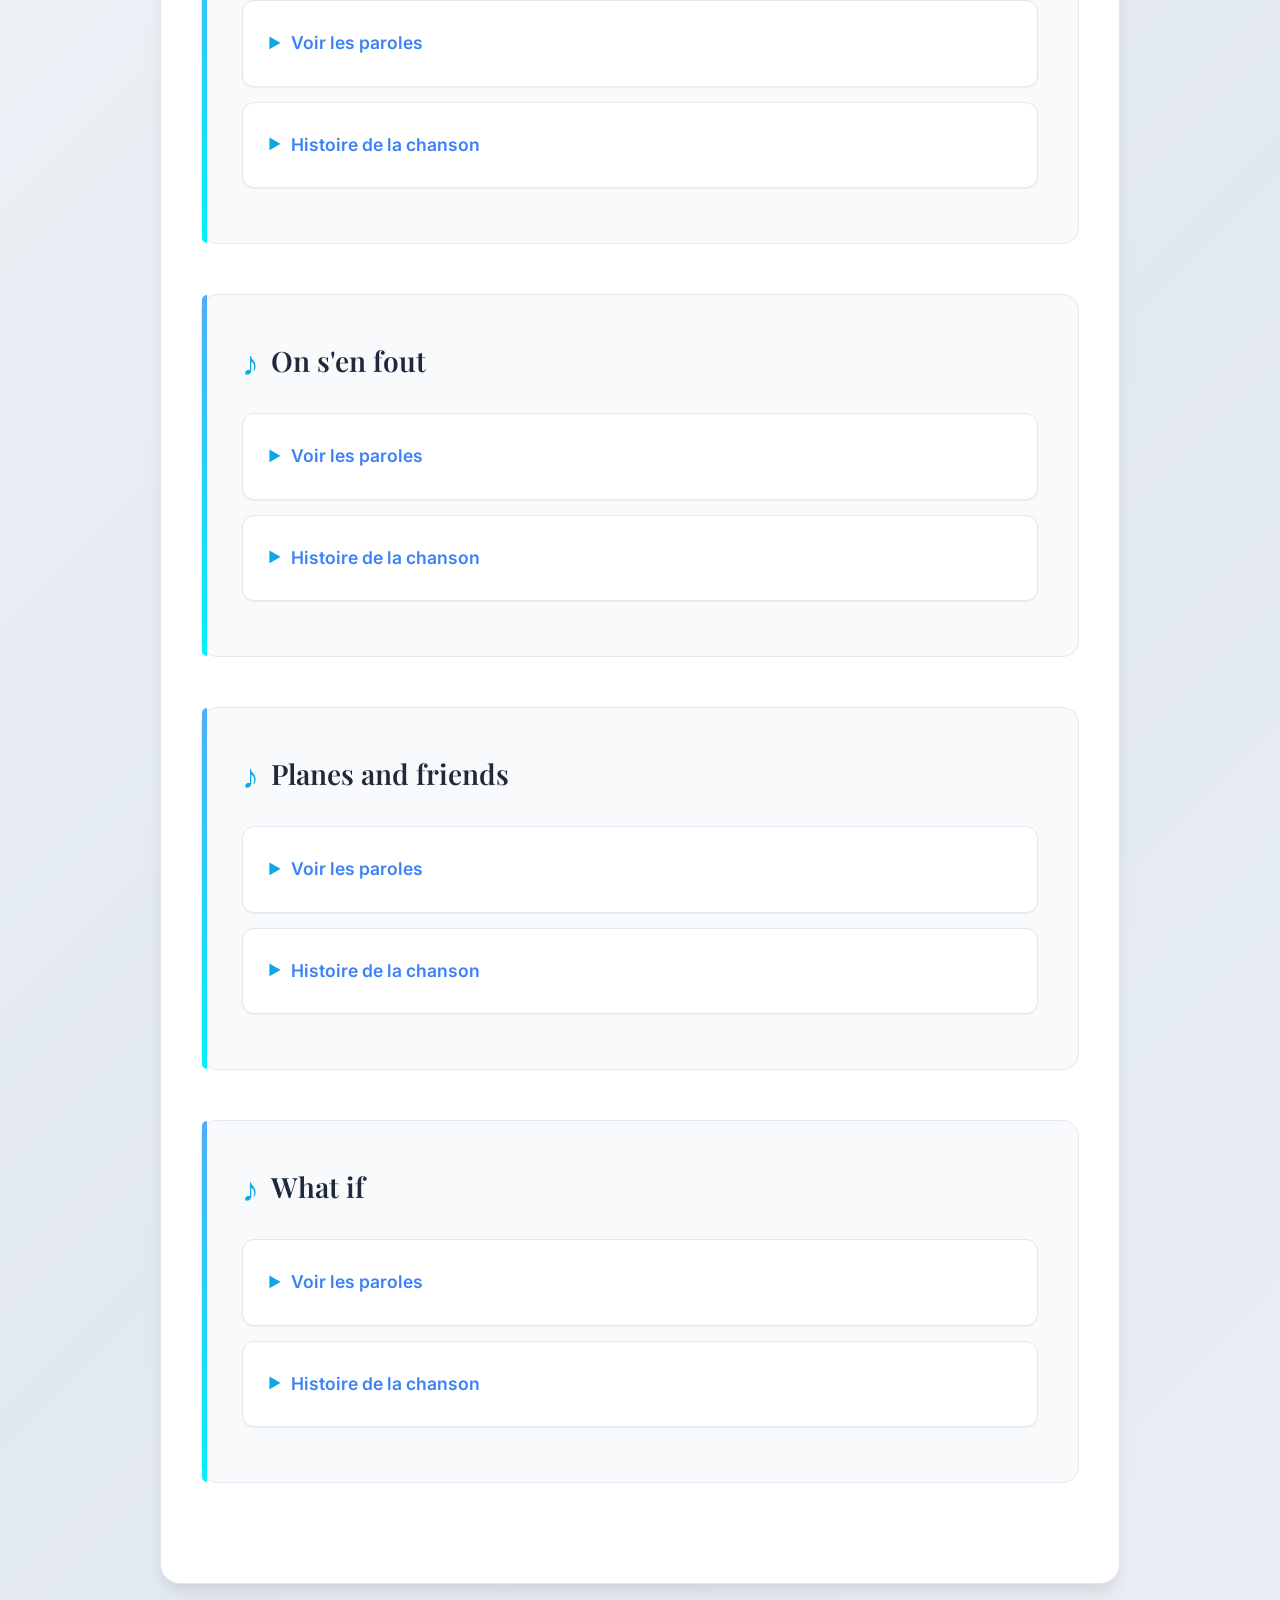
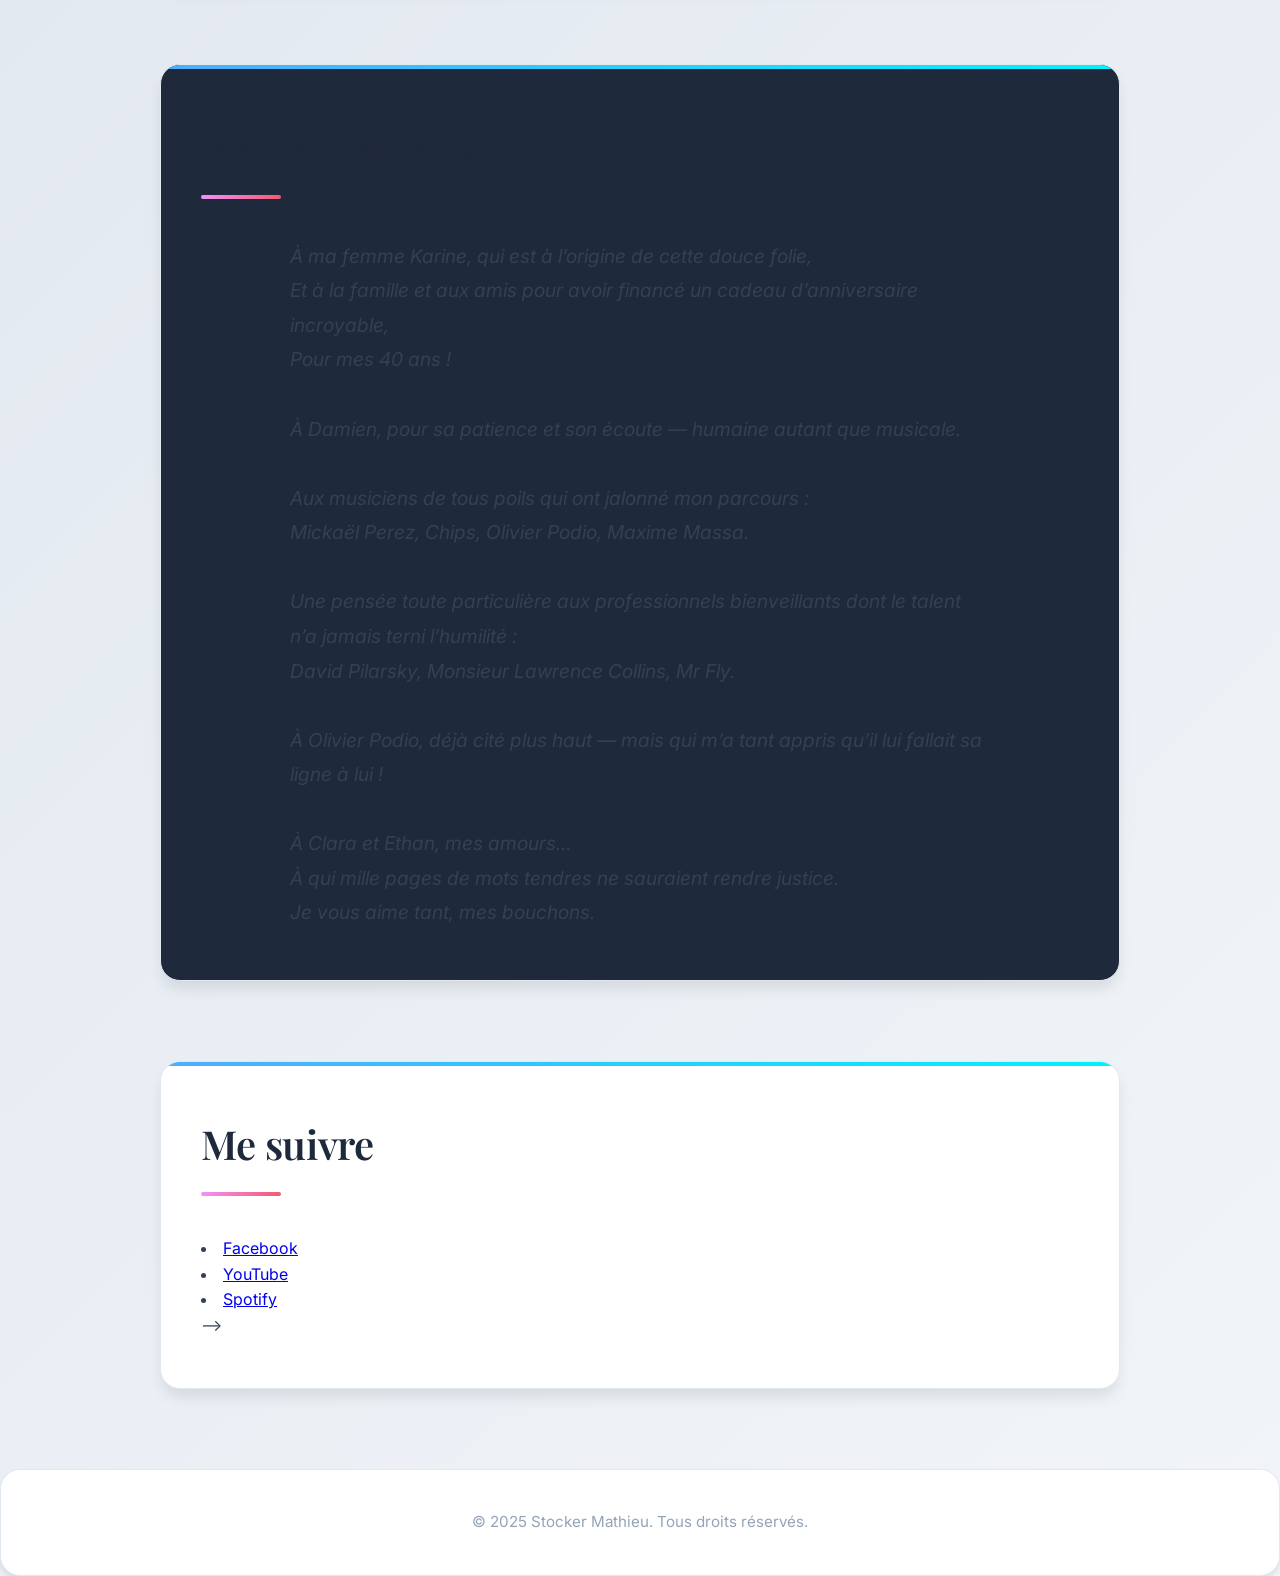
==== commit d60c52a4: "Update index.html" ====
--- a/index.html
+++ b/index.html
@@ -645,11 +645,11 @@
 
     <section id="reseaux">
       <h2>Me suivre</h2>
-      <ul class="social-links">
+      <! --<ul class="social-links">
         <li><a href="facebook" target="_blank">Facebook</a></li>
         <li><a href="youtube" target="_blank">YouTube</a></li>
         <li><a href="spotify" target="_blank">Spotify</a></li>
-      </ul>
+      </ul>-->
     </section>
   </main>
 
@@ -674,3 +674,4 @@
 
 
 
+
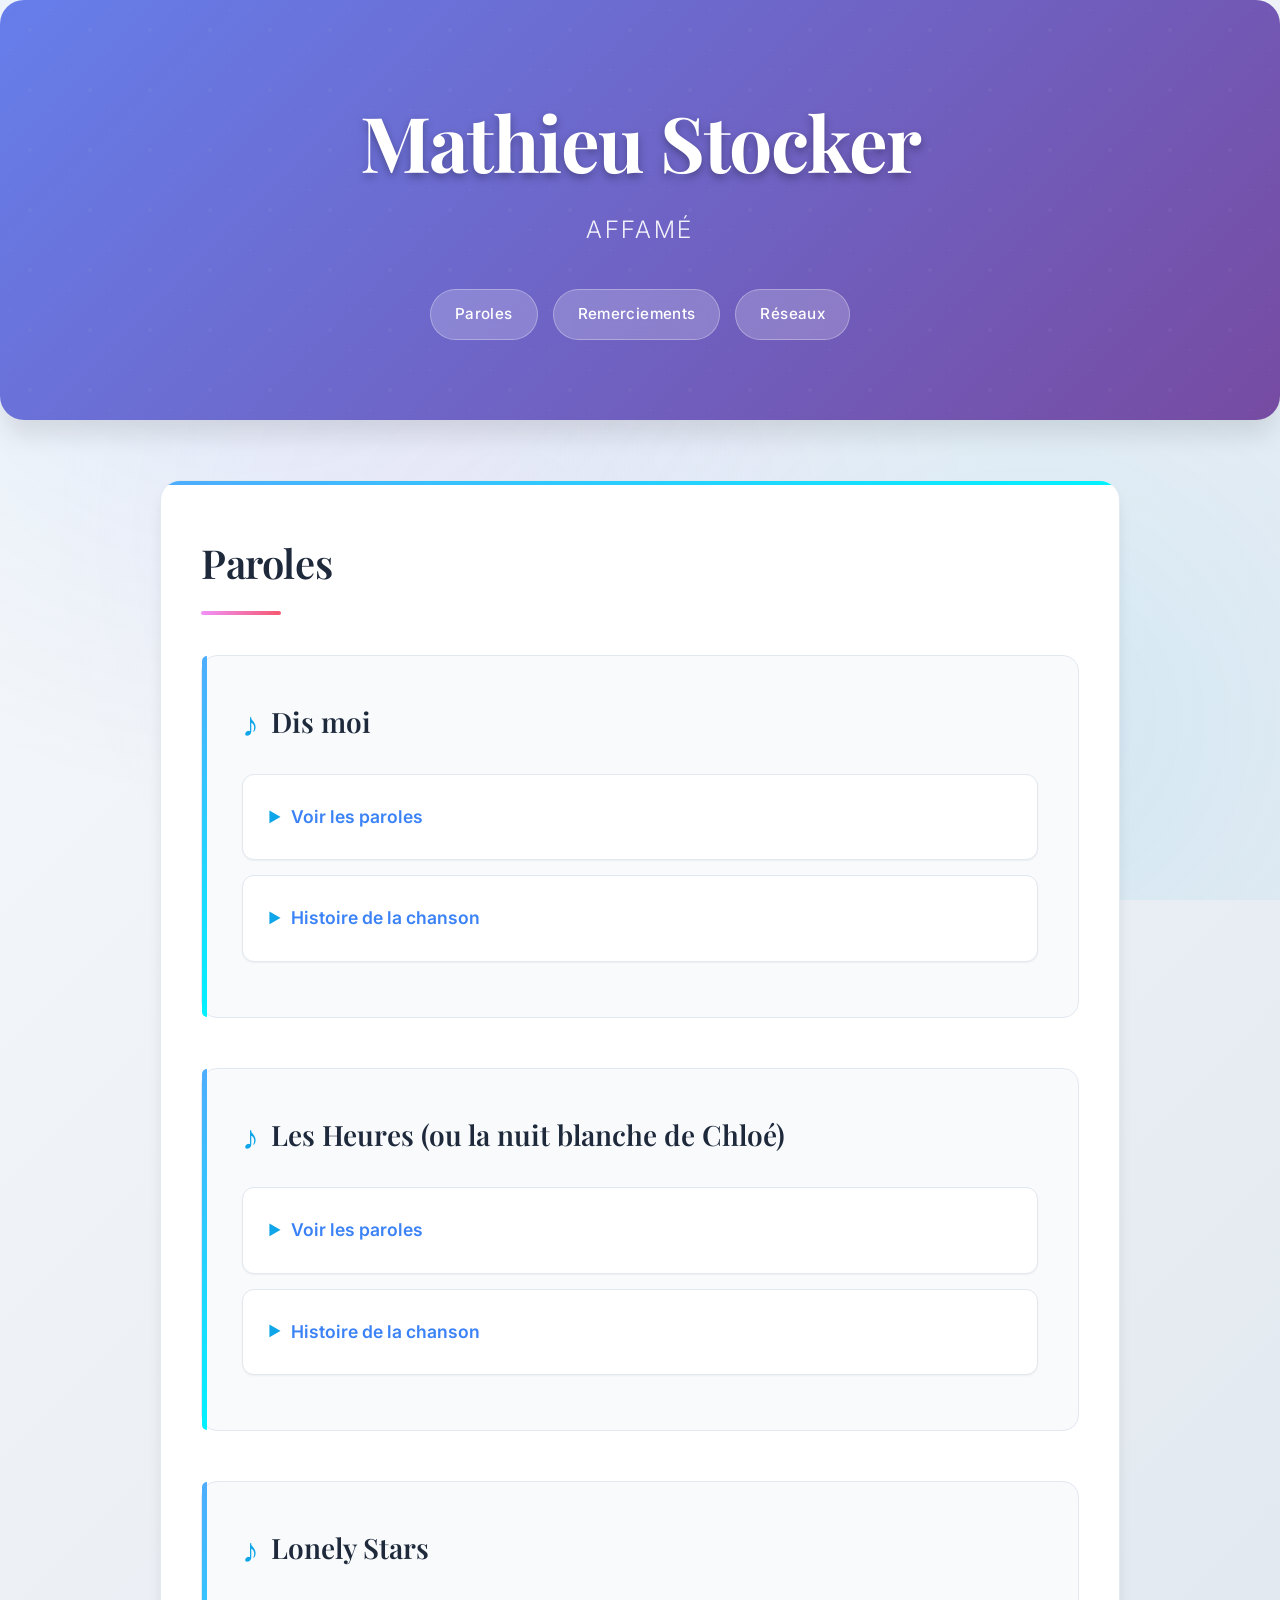
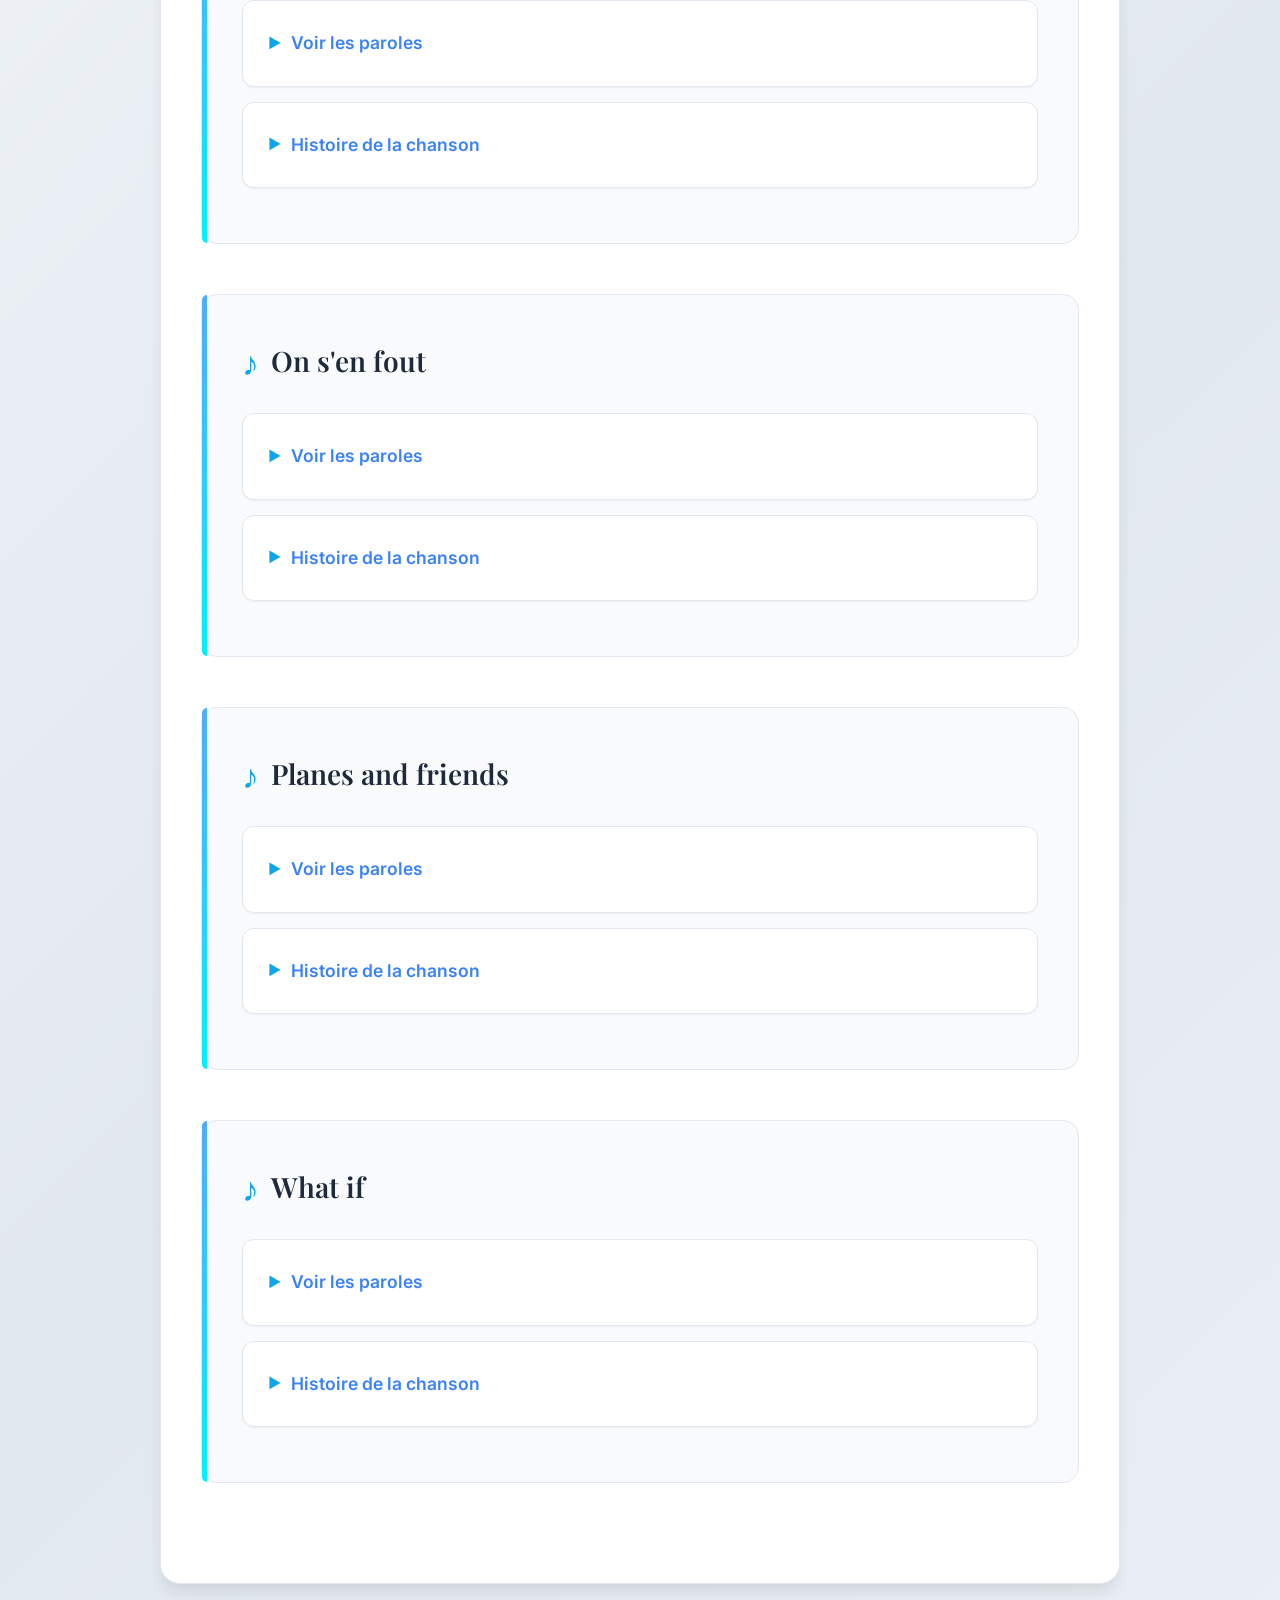
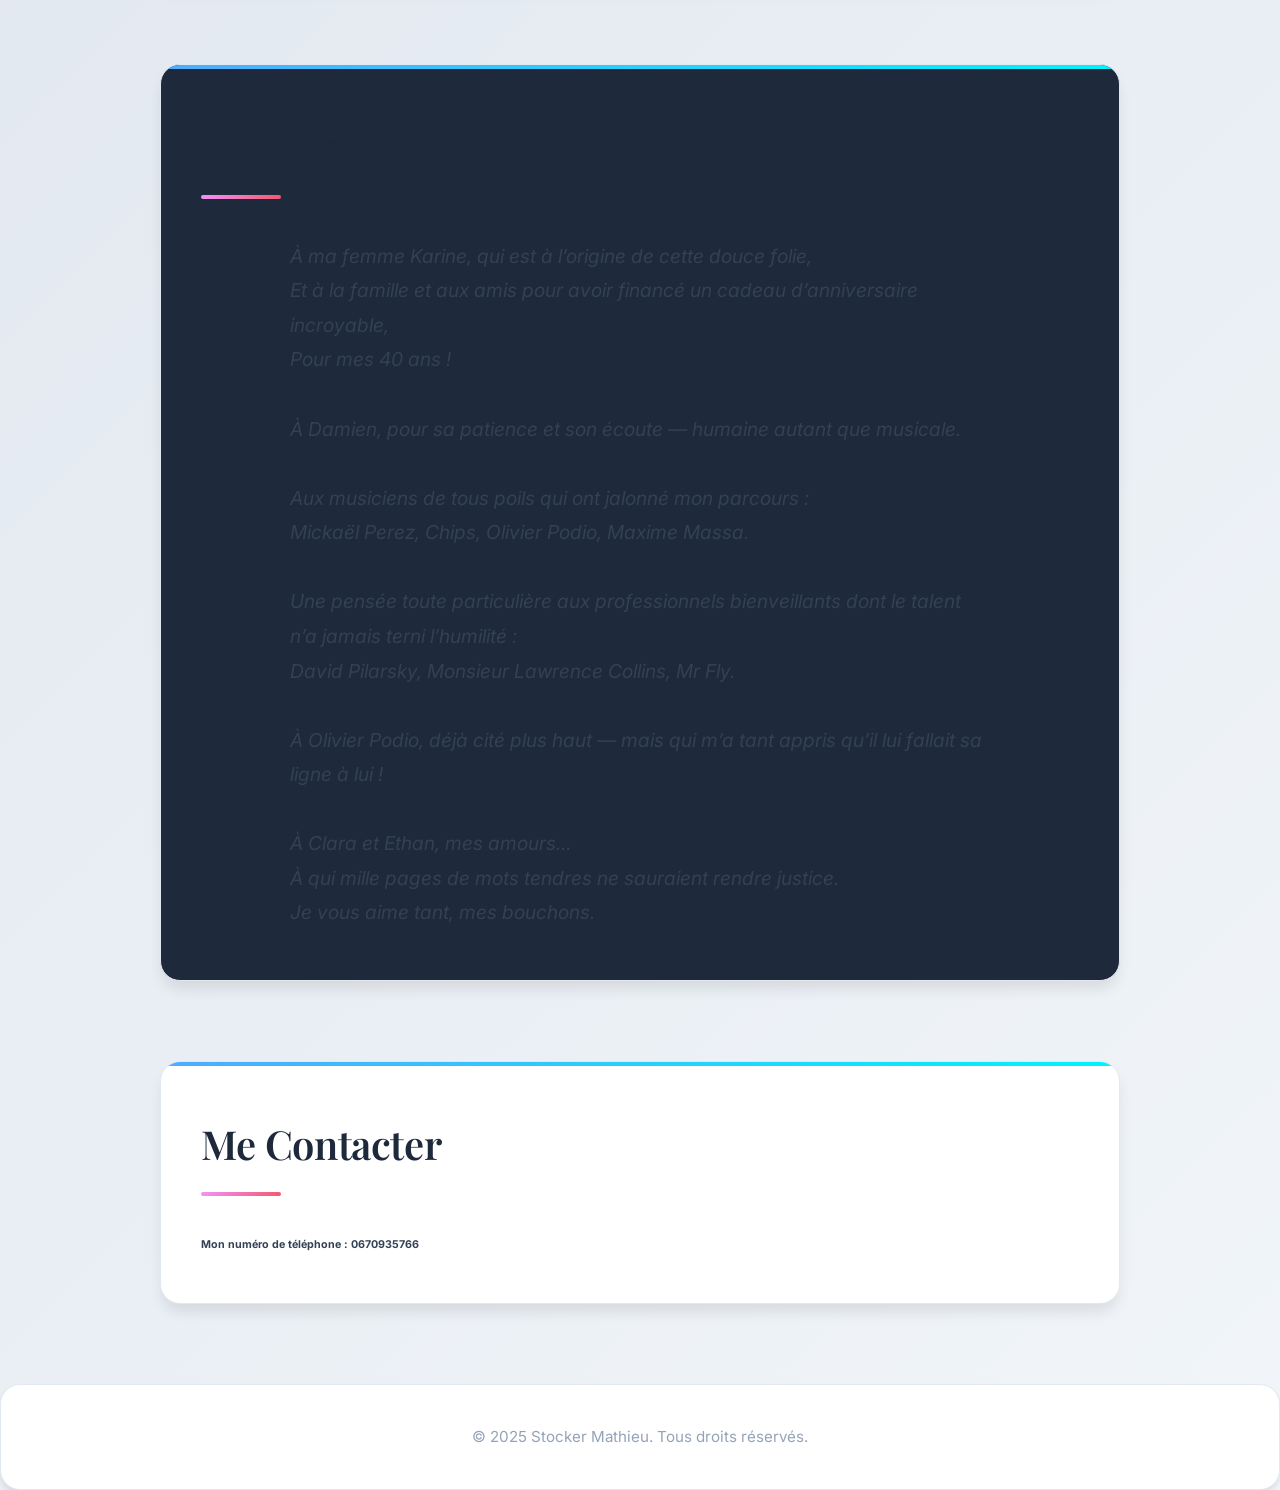
==== commit cea5b905: "Update index.html" ====
--- a/index.html
+++ b/index.html
@@ -644,12 +644,8 @@
     </section>
 
     <section id="reseaux">
-      <h2>Me suivre</h2>
-      <! --<ul class="social-links">
-        <li><a href="facebook" target="_blank">Facebook</a></li>
-        <li><a href="youtube" target="_blank">YouTube</a></li>
-        <li><a href="spotify" target="_blank">Spotify</a></li>
-      </ul>-->
+      <h2>Me Contacter</h2>
+      <h6>Mon numéro de téléphone : 0670935766</h6>
     </section>
   </main>
 
@@ -675,3 +671,4 @@
 
 
 
+
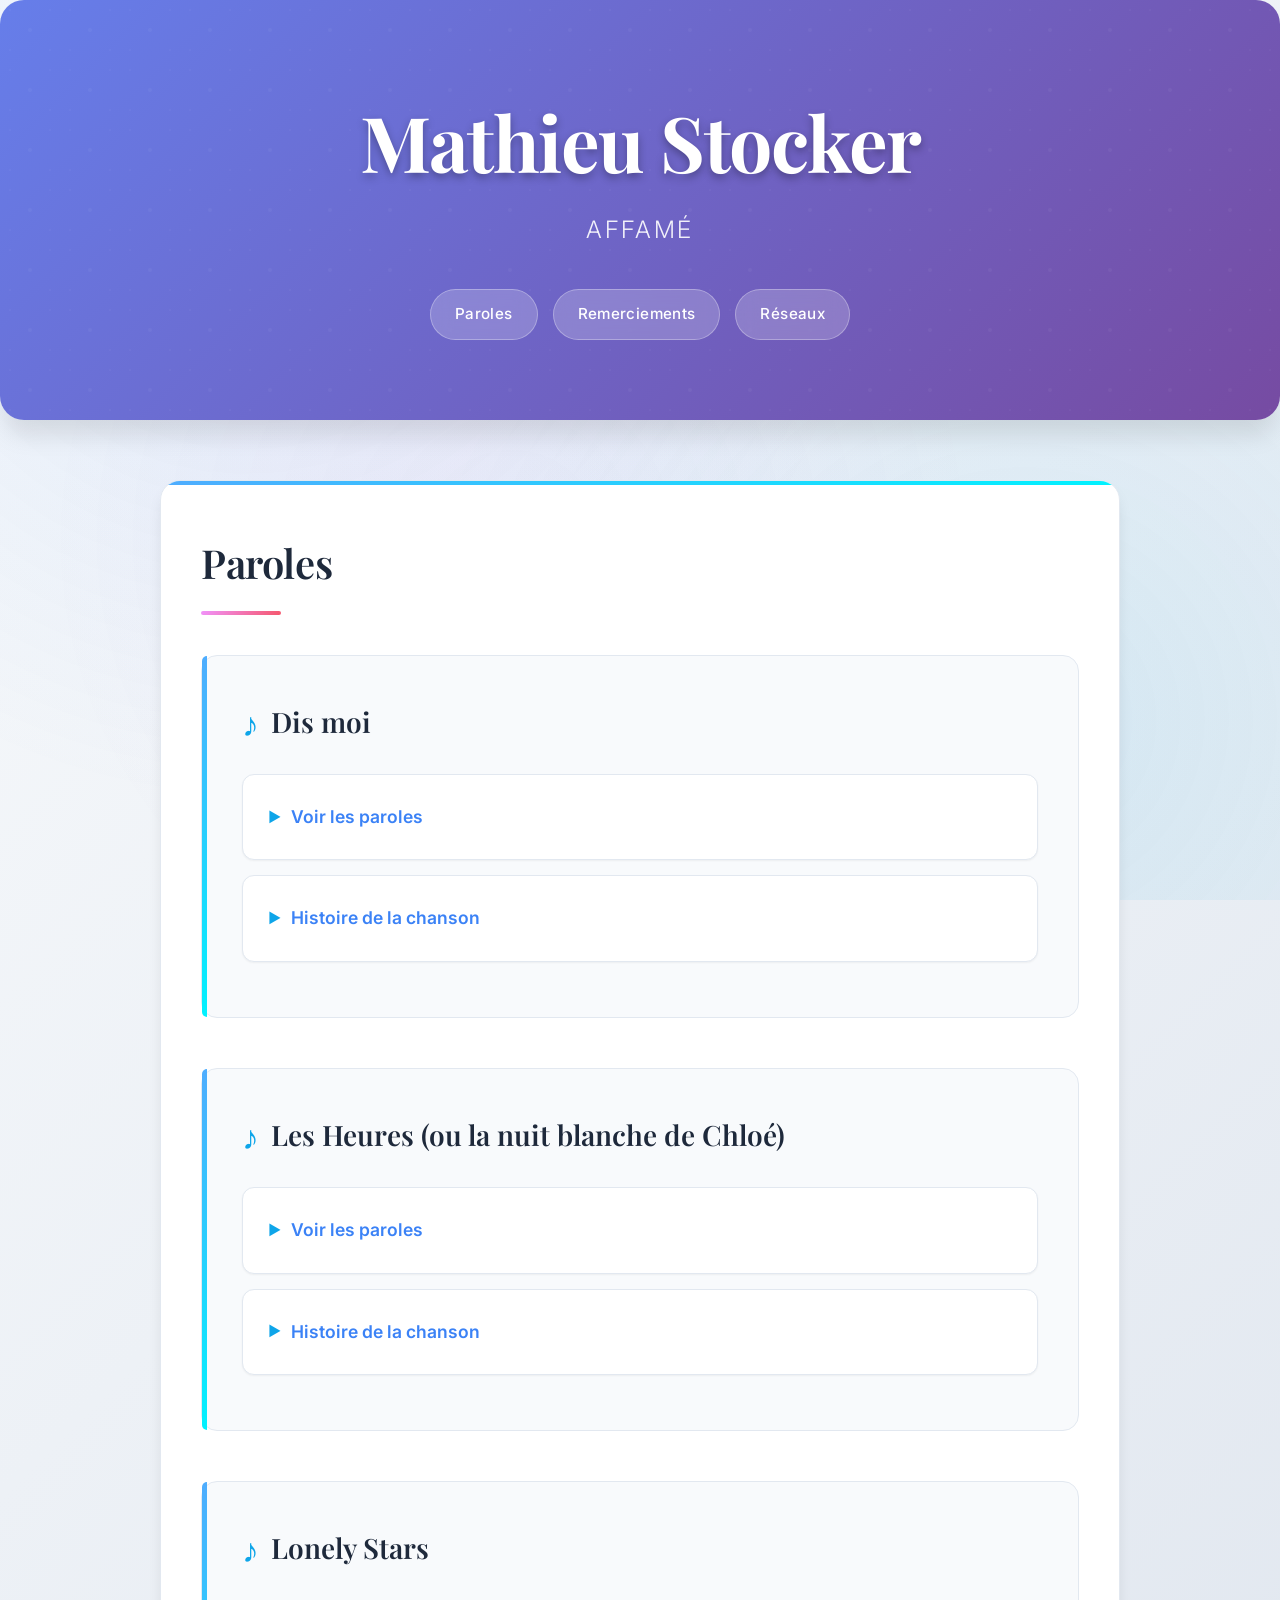
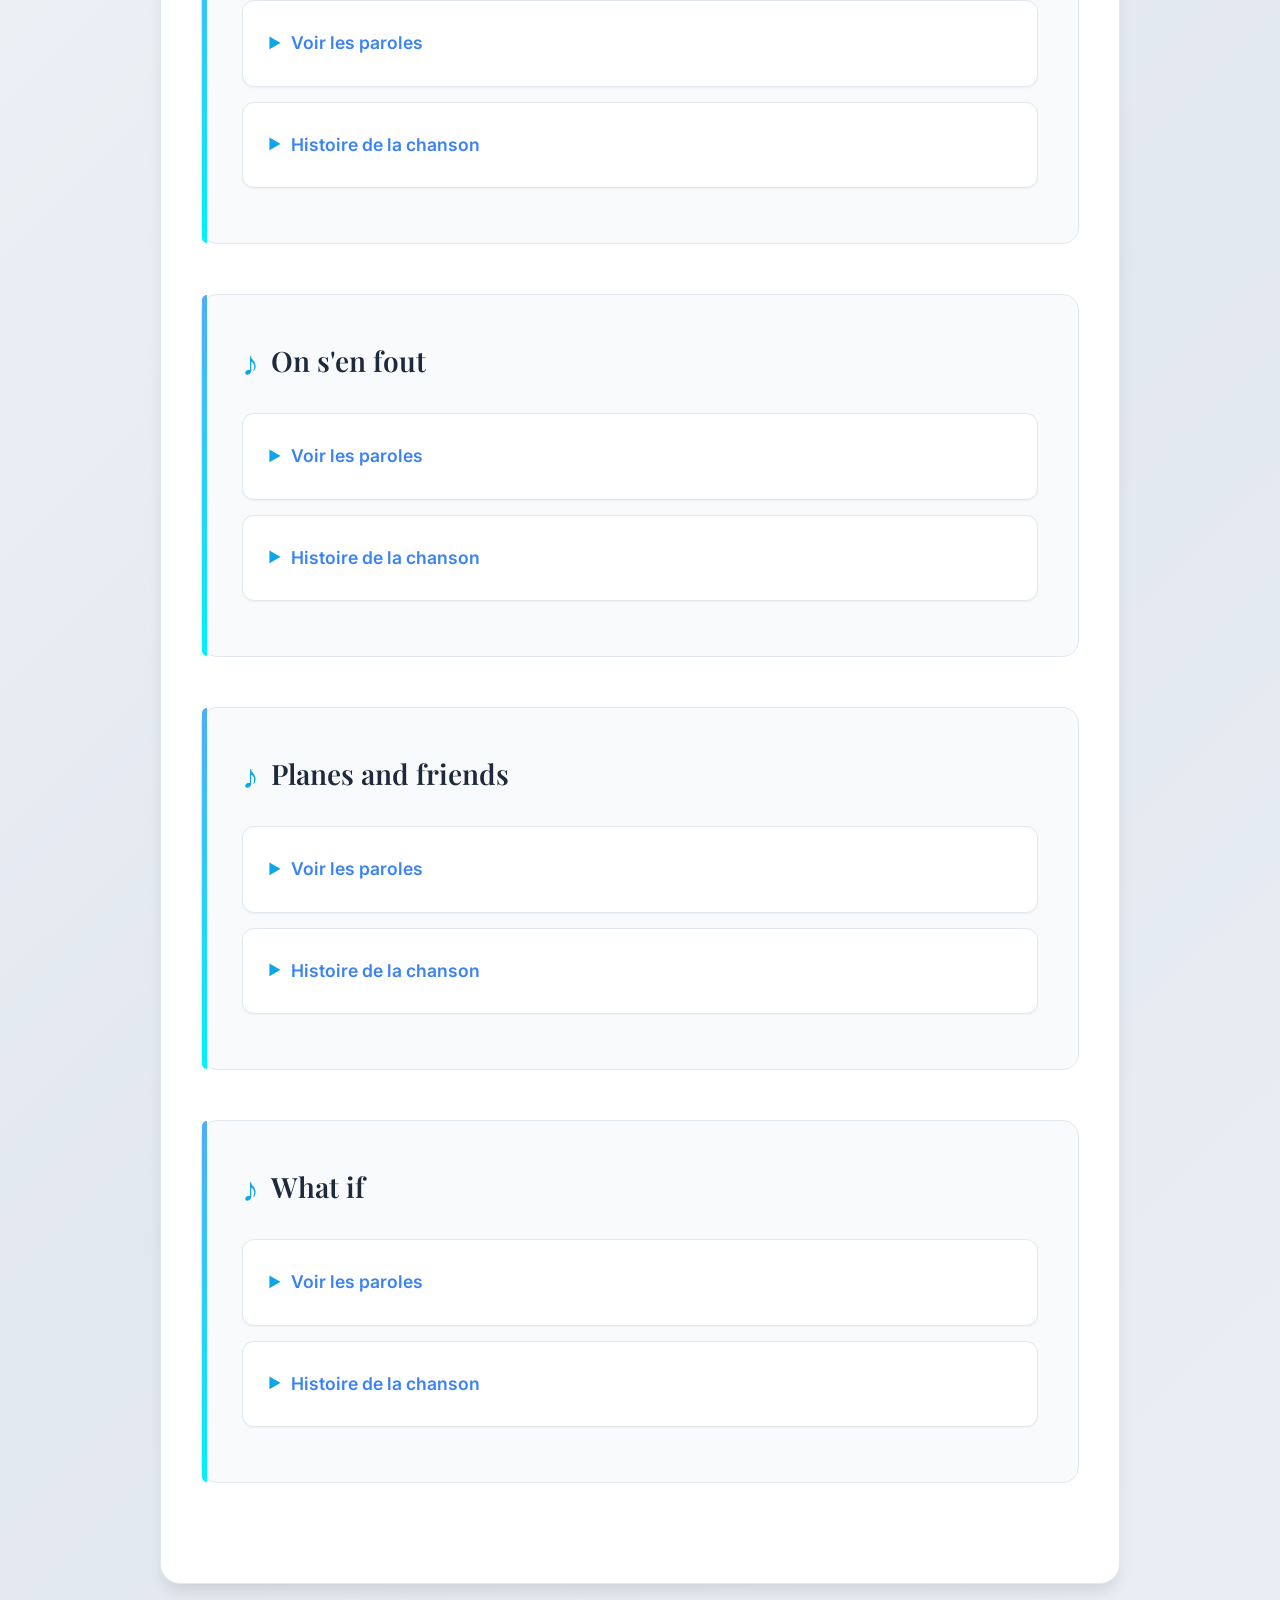
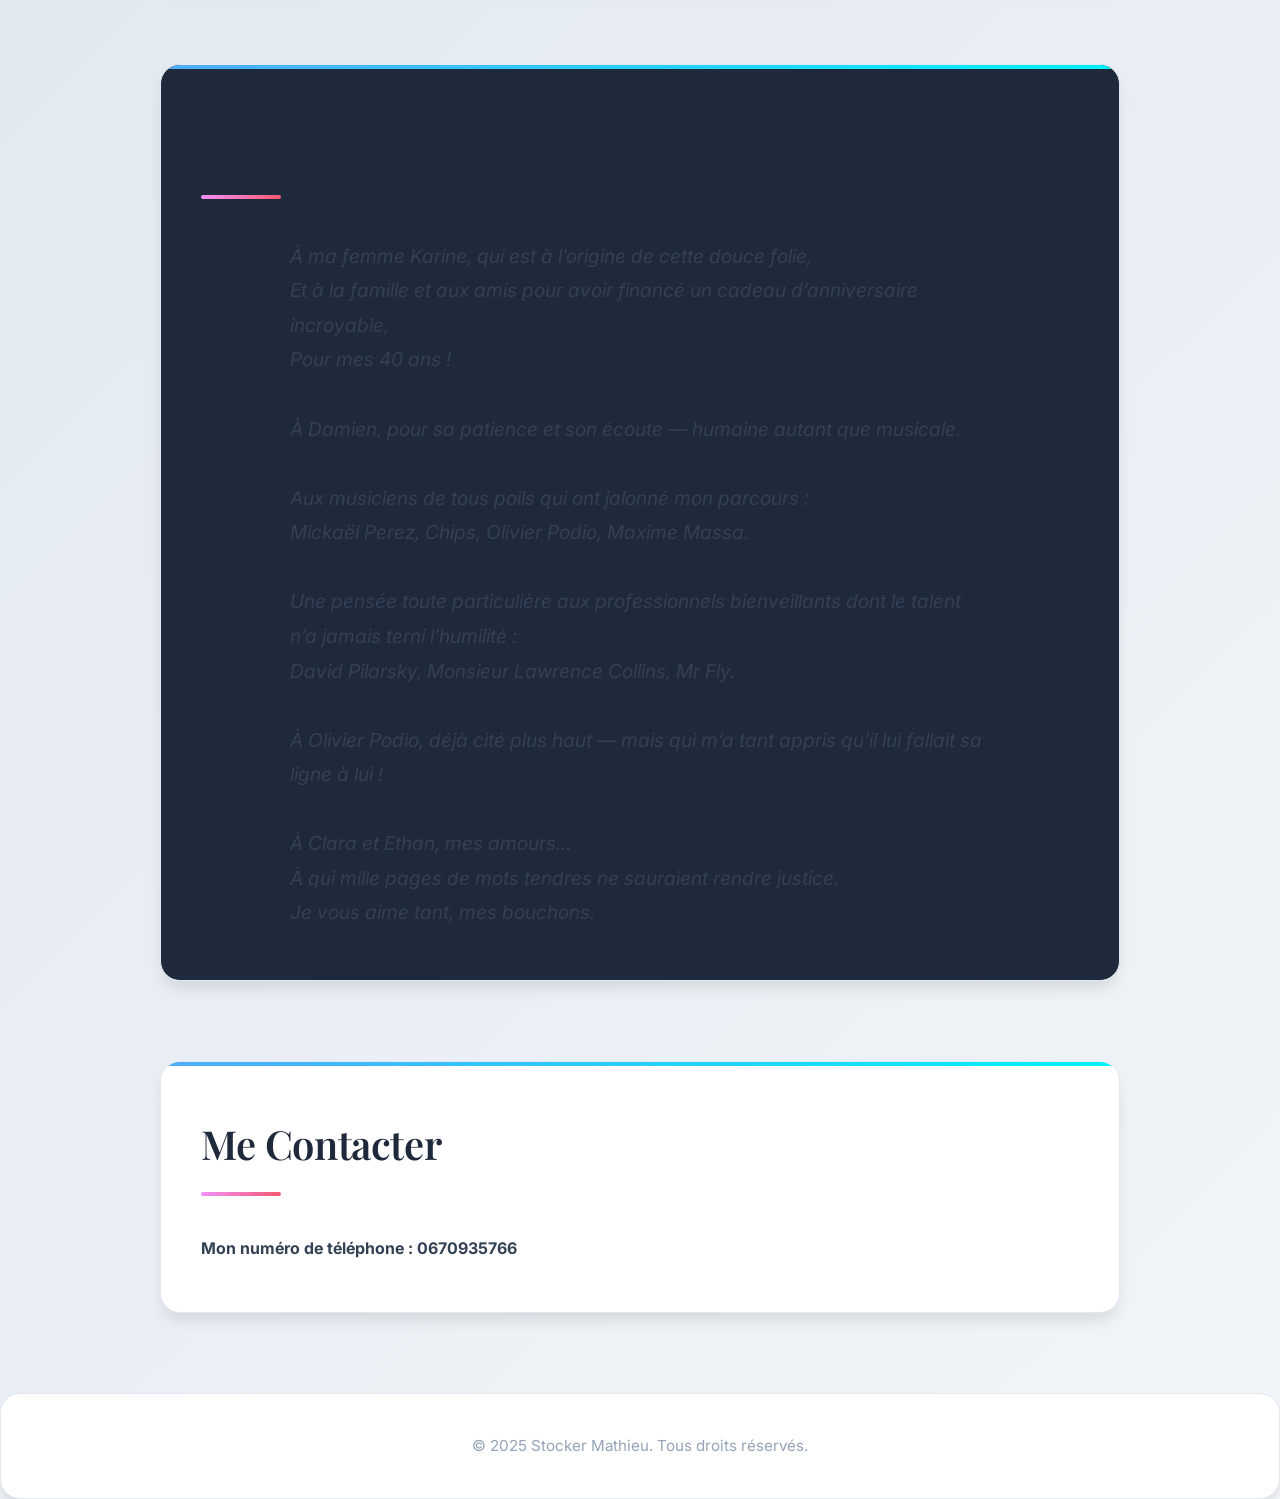
==== commit cc0b9a50: "Update index.html" ====
--- a/index.html
+++ b/index.html
@@ -645,7 +645,7 @@
 
     <section id="reseaux">
       <h2>Me Contacter</h2>
-      <h6>Mon numéro de téléphone : 0670935766</h6>
+      <h4>Mon numéro de téléphone : 0670935766</h4>
     </section>
   </main>
 
@@ -672,3 +672,4 @@
 
 
 
+
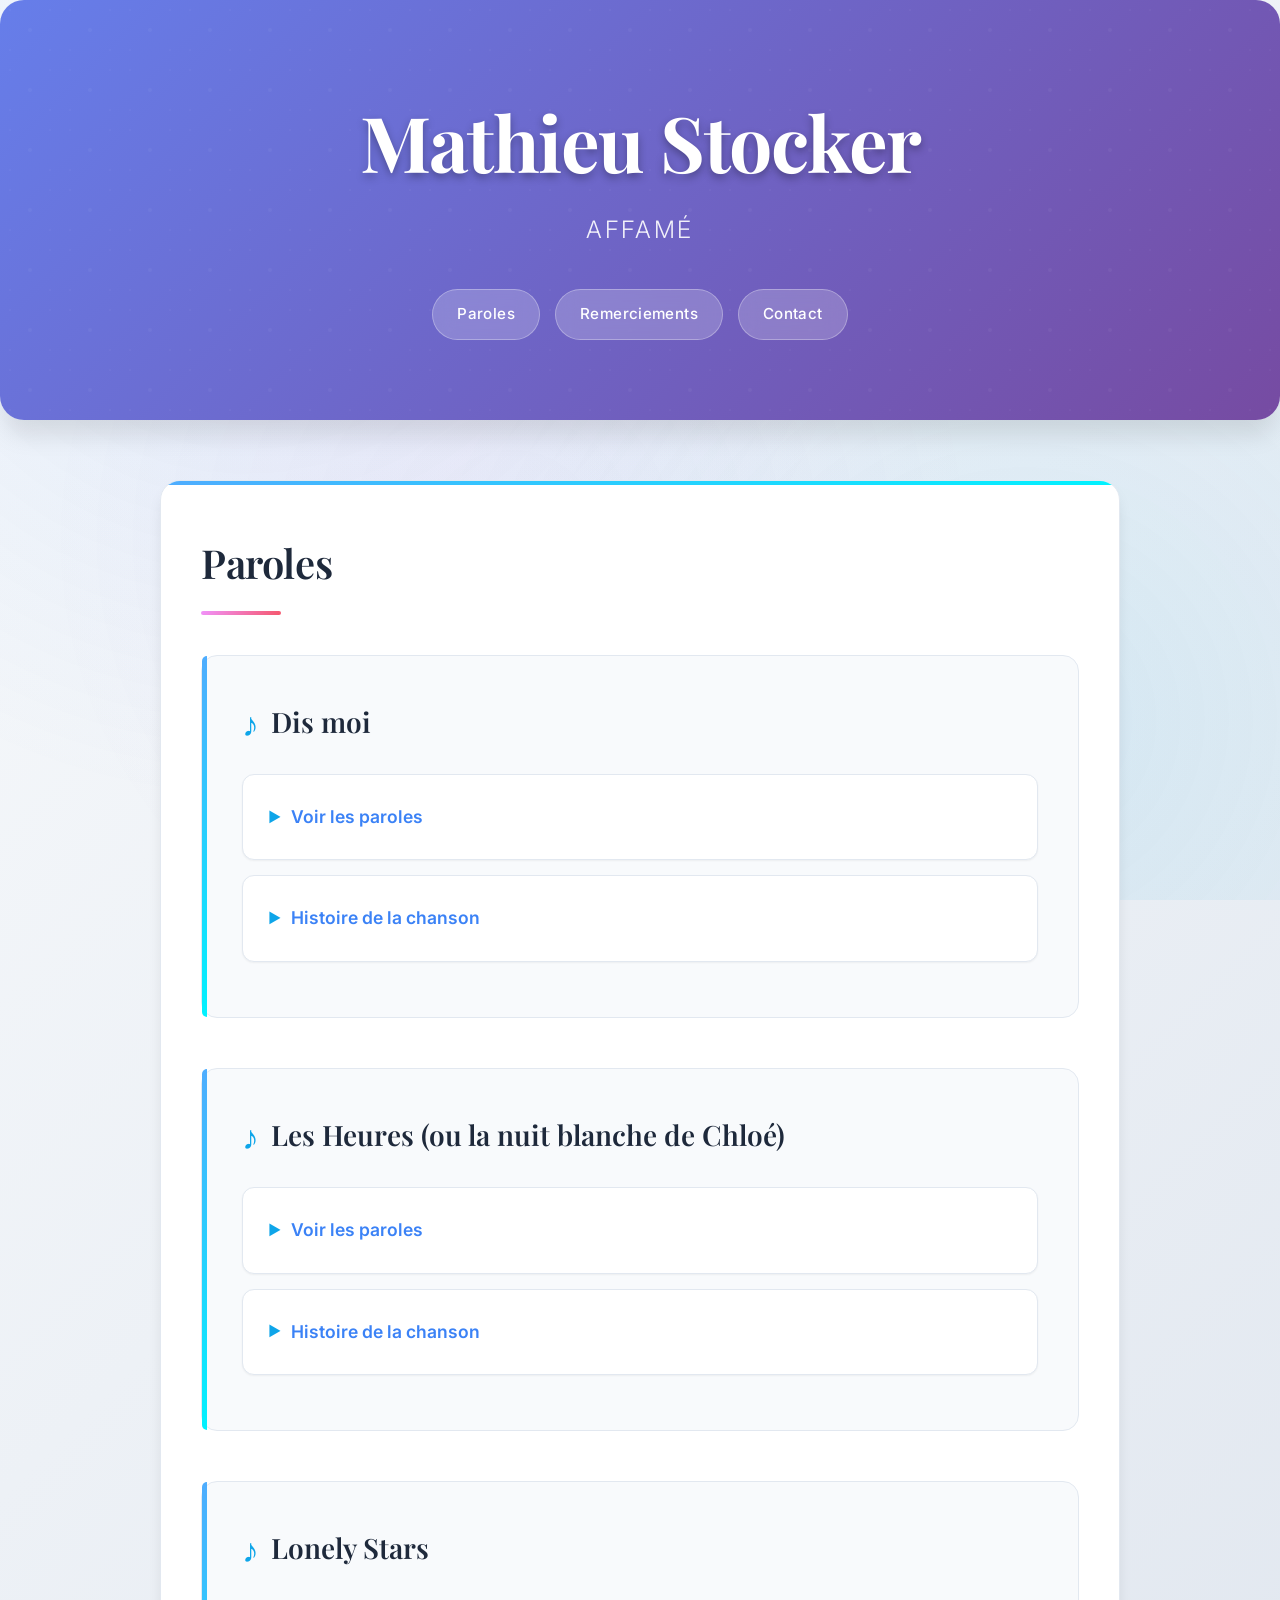
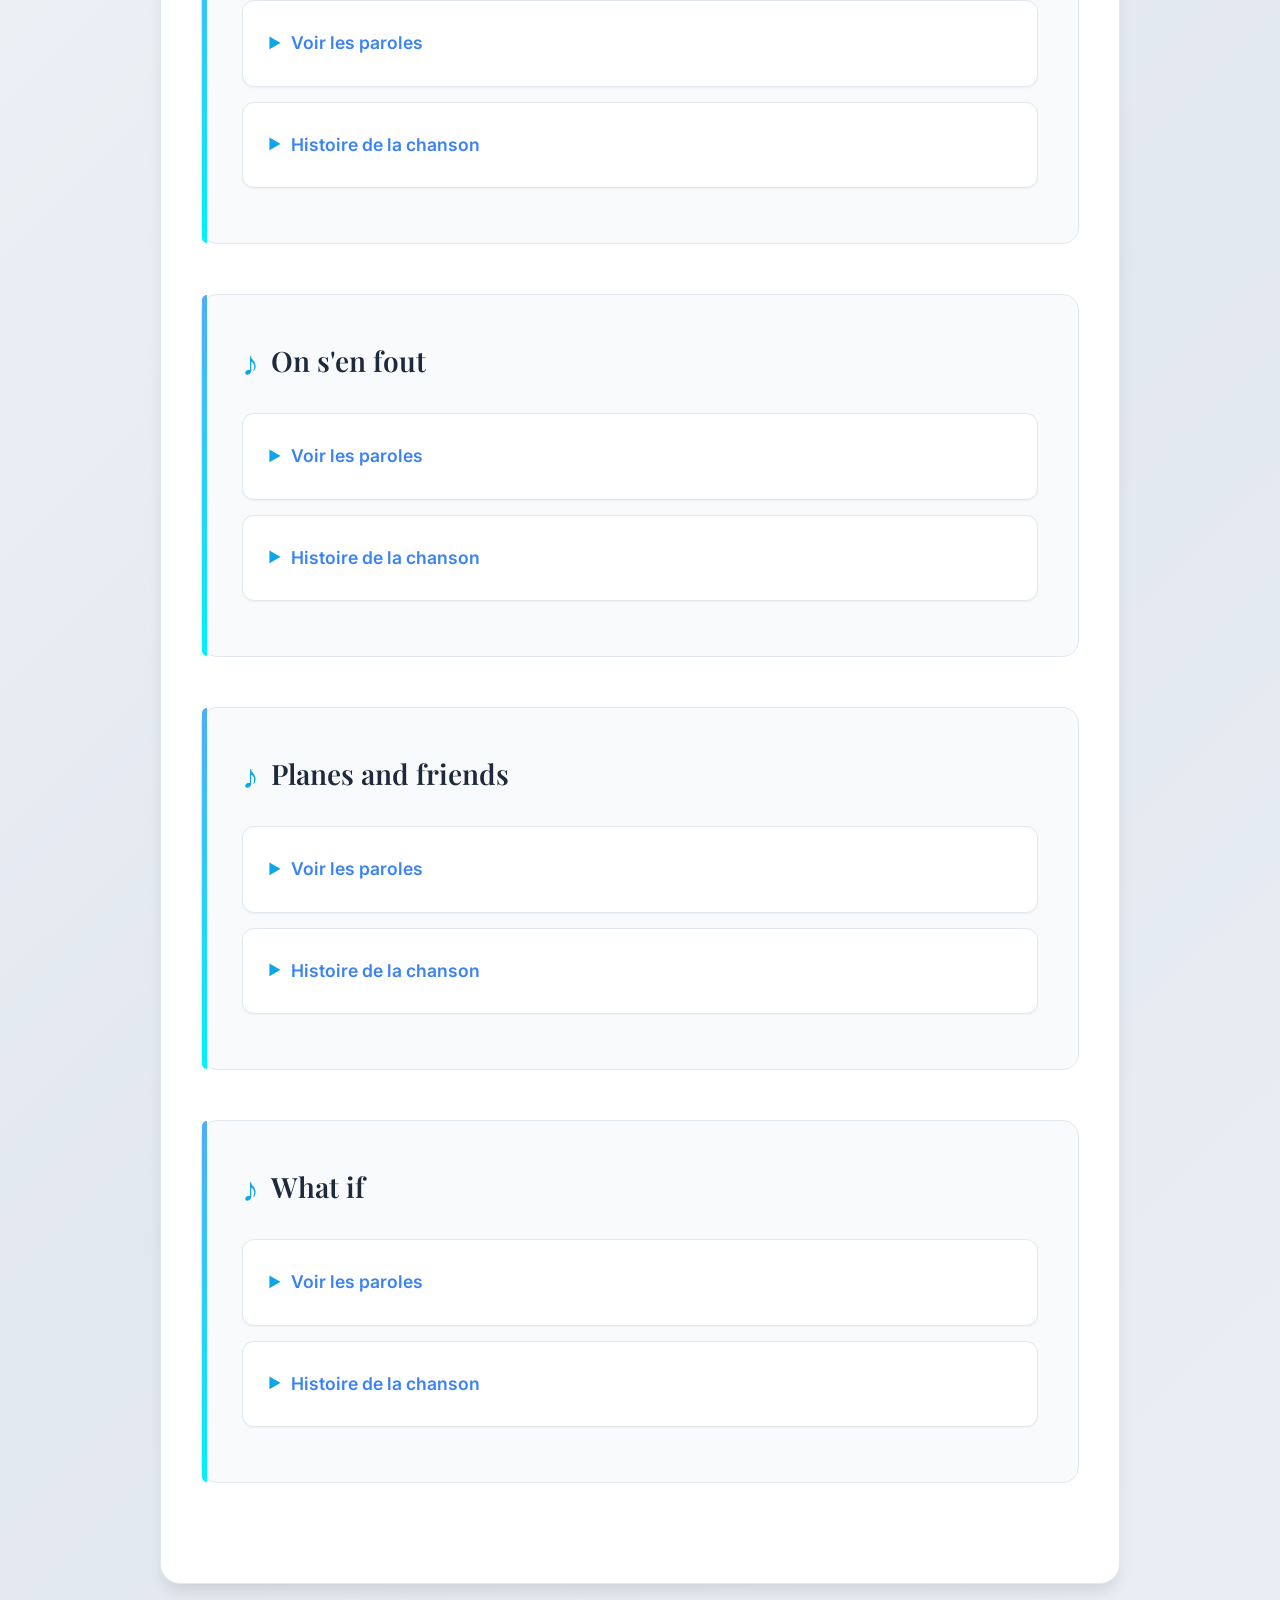
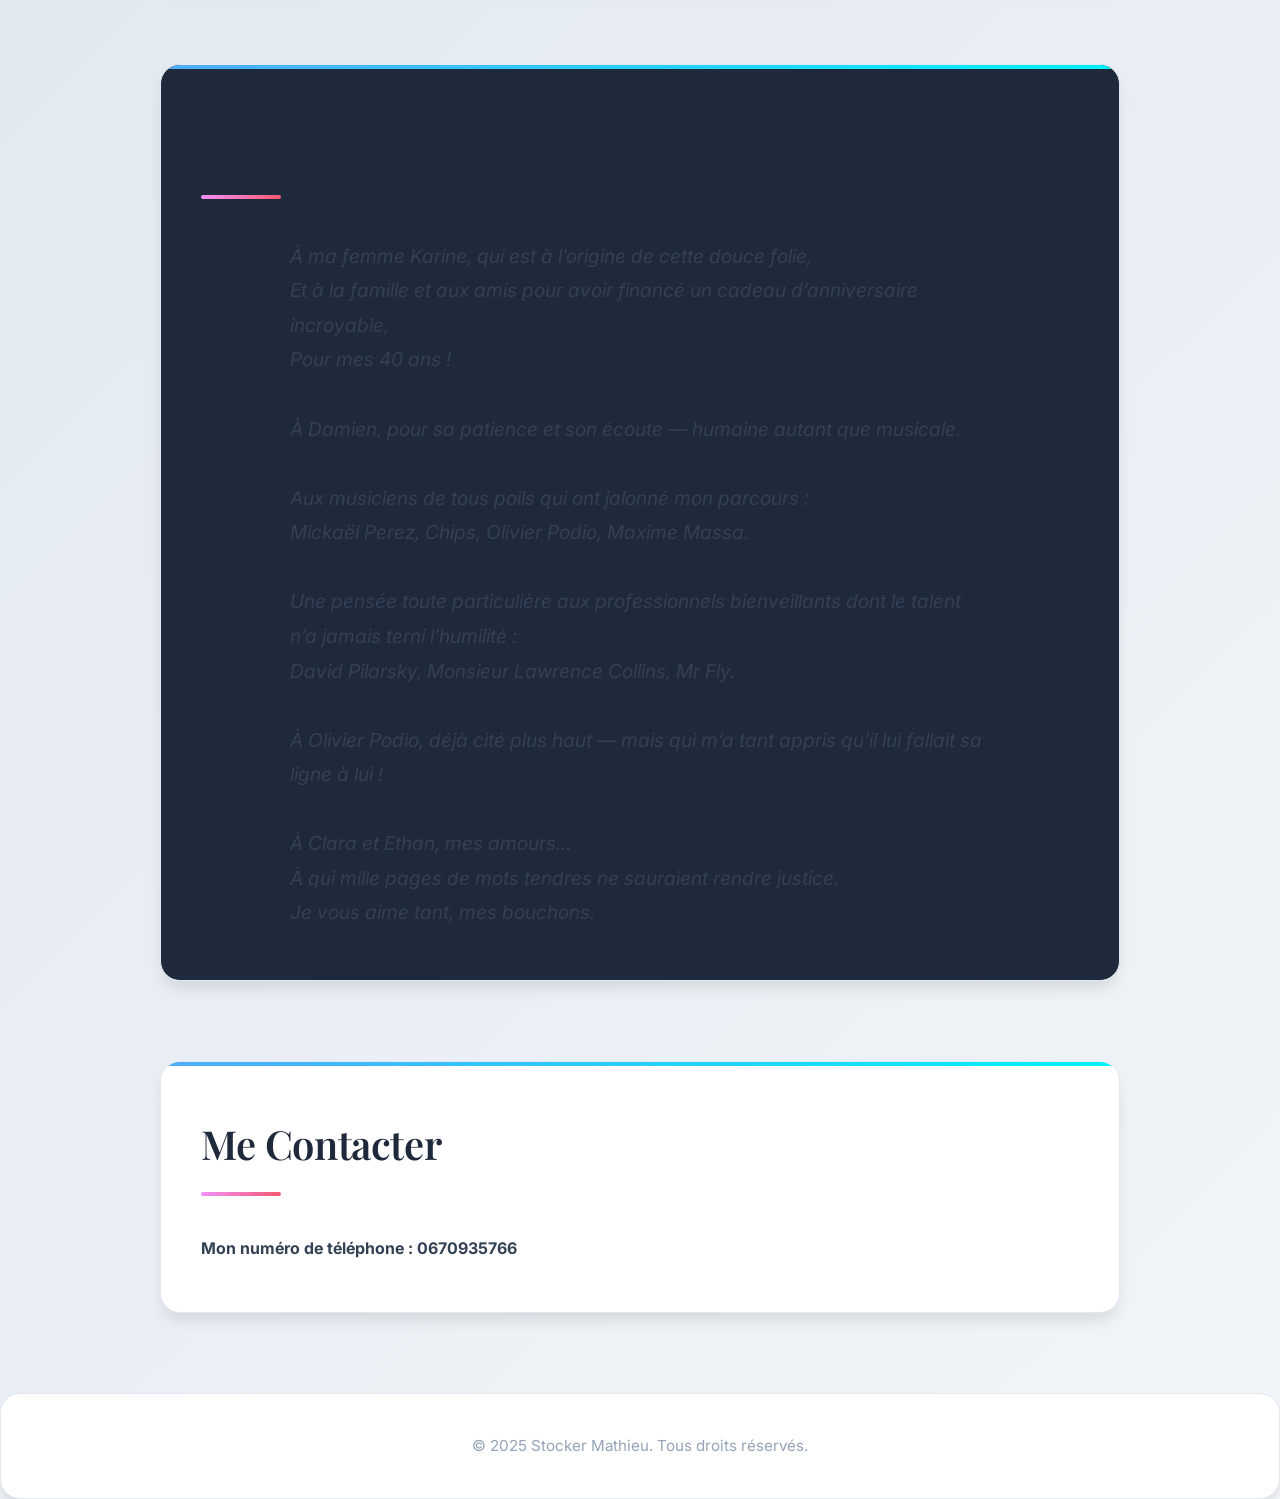
==== commit 34e3f048: "Update index.html" ====
--- a/index.html
+++ b/index.html
@@ -14,7 +14,7 @@
     <nav>
       <a href="#paroles">Paroles</a>
       <a href="#remerciements">Remerciements</a>
-      <a href="#reseaux">Réseaux</a>
+      <a href="#contact">Contact</a>
     </nav>
   </header>
 
@@ -643,7 +643,7 @@
       </p>
     </section>
 
-    <section id="reseaux">
+    <section id="contact">
       <h2>Me Contacter</h2>
       <h4>Mon numéro de téléphone : 0670935766</h4>
     </section>
@@ -673,3 +673,4 @@
 
 
 
+
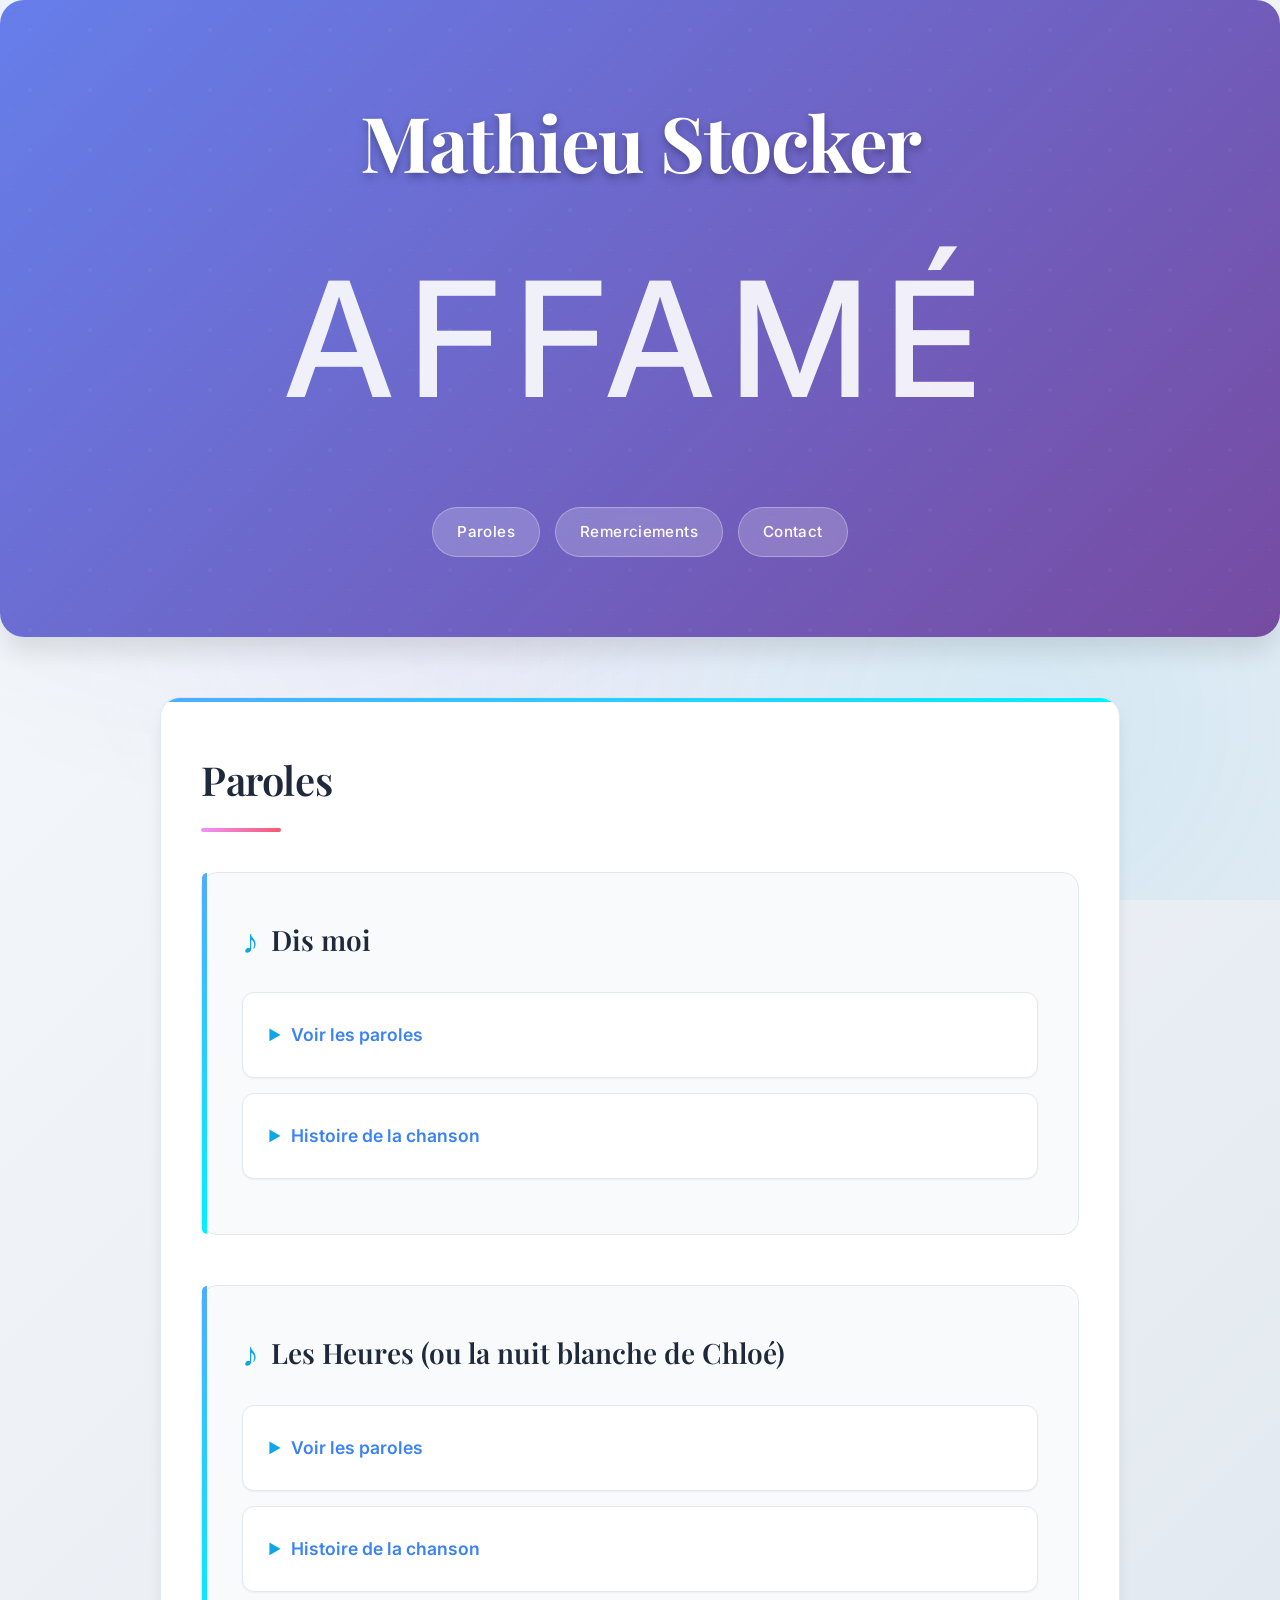
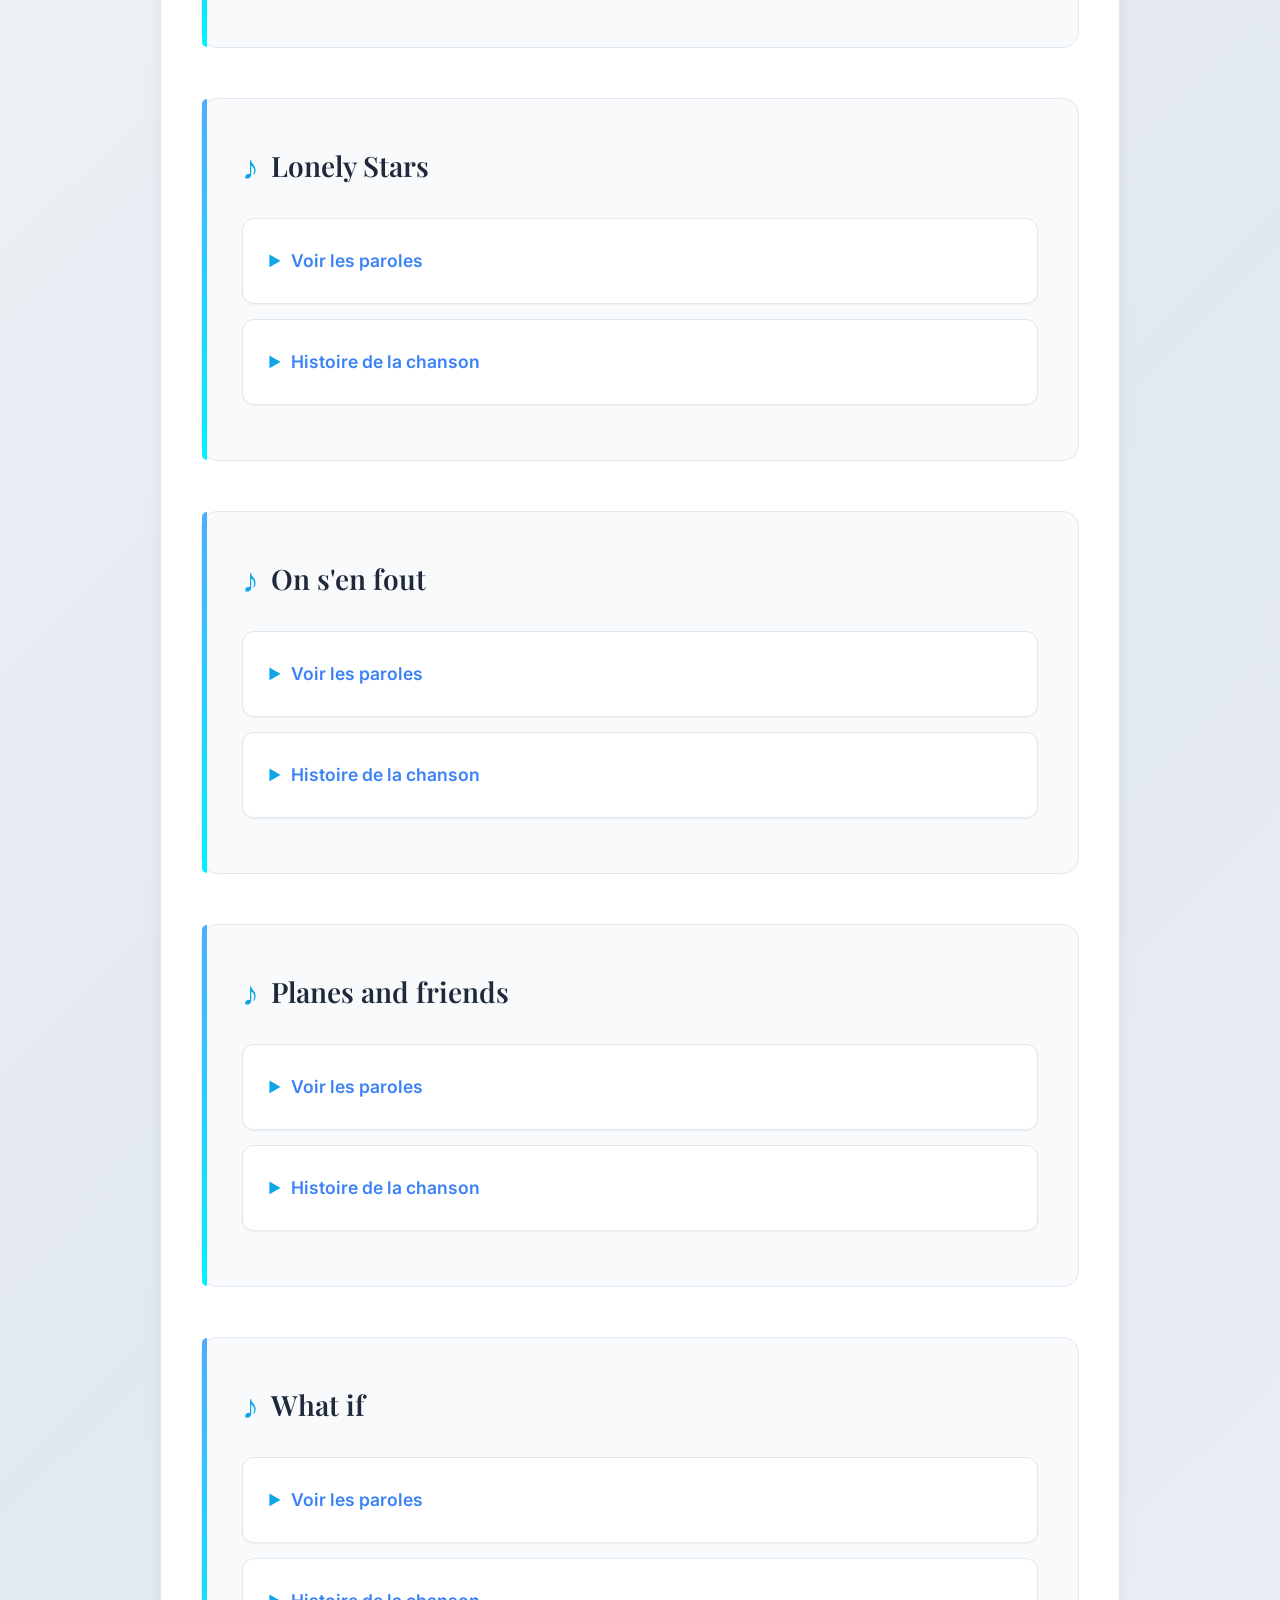
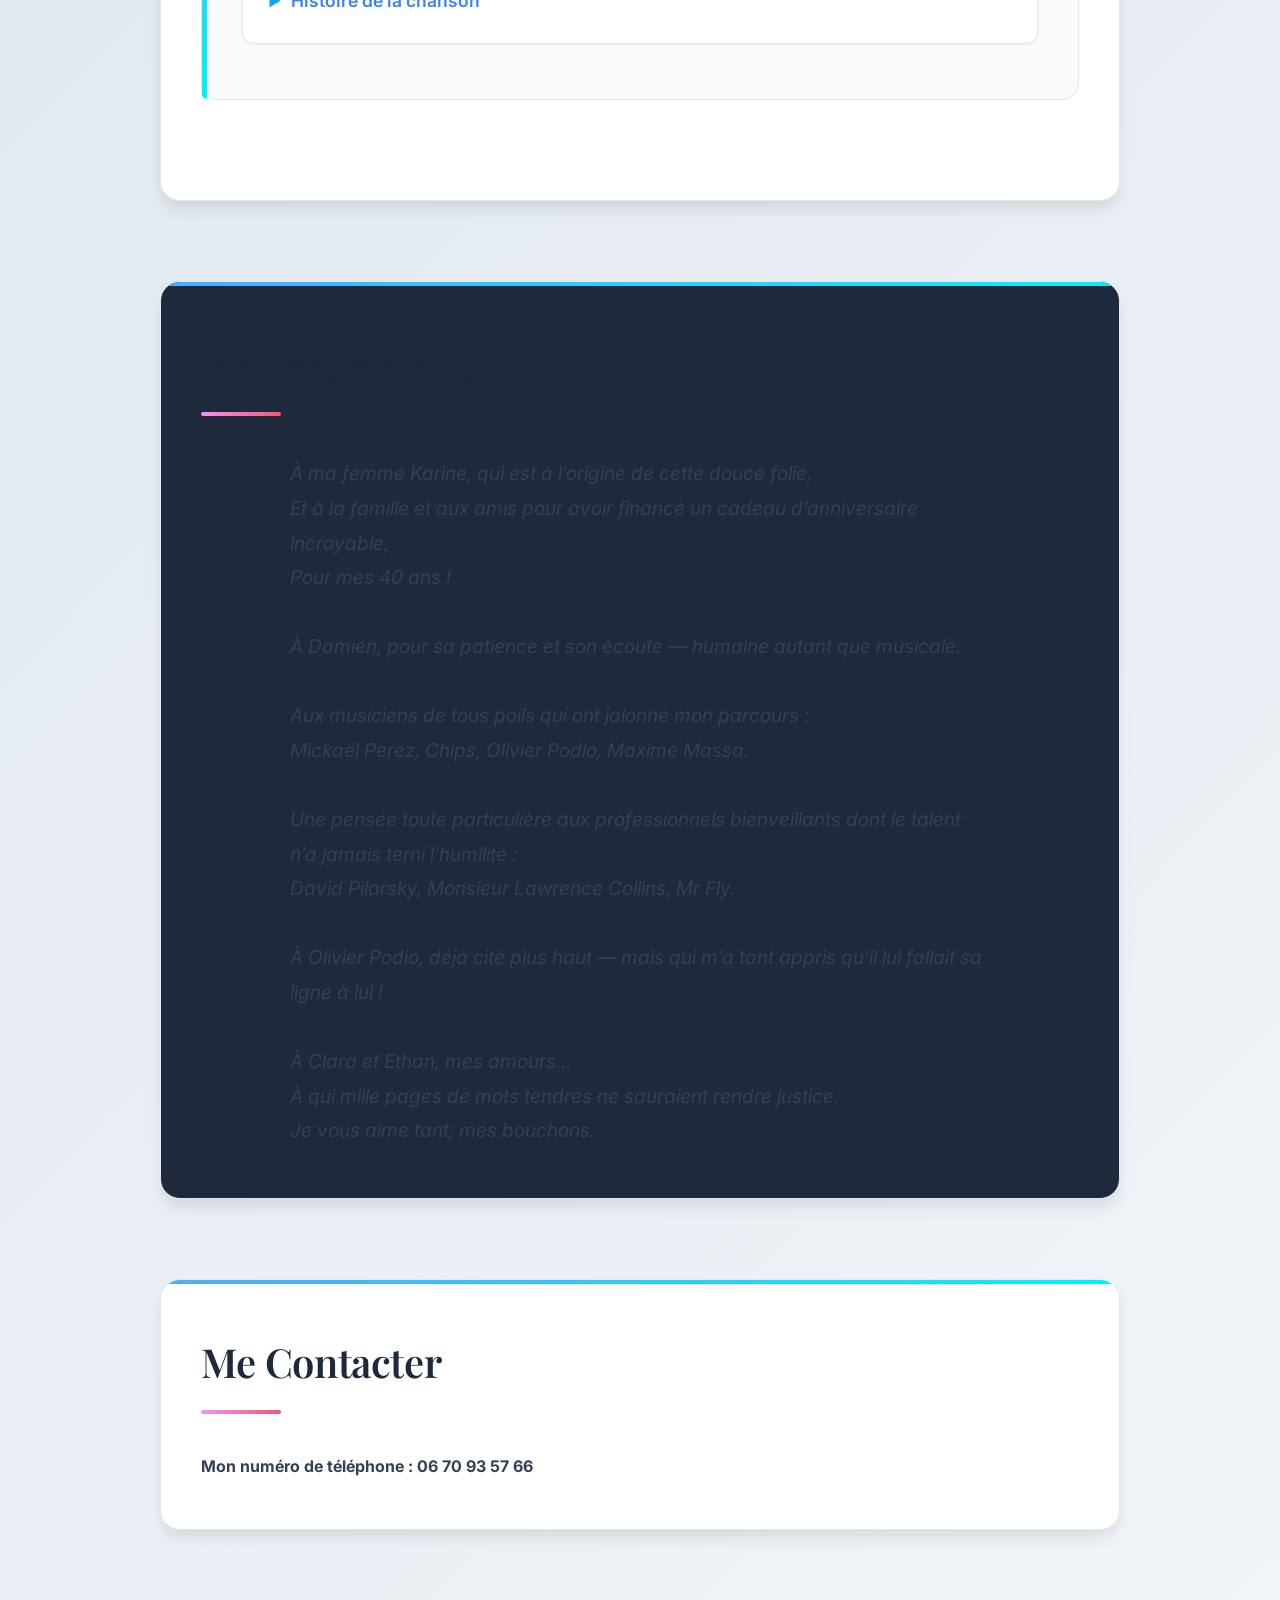
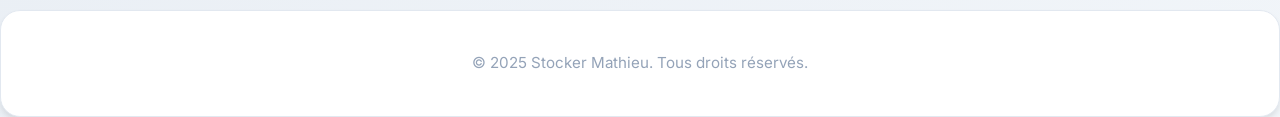
==== commit c40588e3: "Update index.html" ====
--- a/index.html
+++ b/index.html
@@ -645,7 +645,7 @@
 
     <section id="contact">
       <h2>Me Contacter</h2>
-      <h4>Mon numéro de téléphone : 0670935766</h4>
+      <h4>Mon numéro de téléphone : 06 70 93 57 66</h4>
     </section>
   </main>
 
@@ -674,3 +674,4 @@
 
 
 
+
--- a/style.css
+++ b/style.css
@@ -96,8 +96,8 @@
 }
 
 .album-title {
-  font-size: 1.5rem;
-  font-weight: 300;
+  font-size: 10rem;
+  font-weight: 500;
   opacity: 0.9;
   margin-bottom: 2.5rem;
   letter-spacing: 0.1em;
@@ -457,10 +457,6 @@
     font-size: 2.5rem;
   }
   
-  .album-title {
-    font-size: 1.2rem;
-  }
-  
   nav {
     flex-direction: column;
     align-items: center;
@@ -498,6 +494,9 @@
   .social-links a {
     width: 250px;
     justify-content: center;
+  }
+    .album-title {
+    font-size: 3rem;
   }
 }
 
@@ -558,4 +557,12 @@
   body {
     background: linear-gradient(135deg, #0f172a 0%, #1e293b 50%, #334155 100%);
   }
-}+
+}
+
+
+
+
+
+
+
